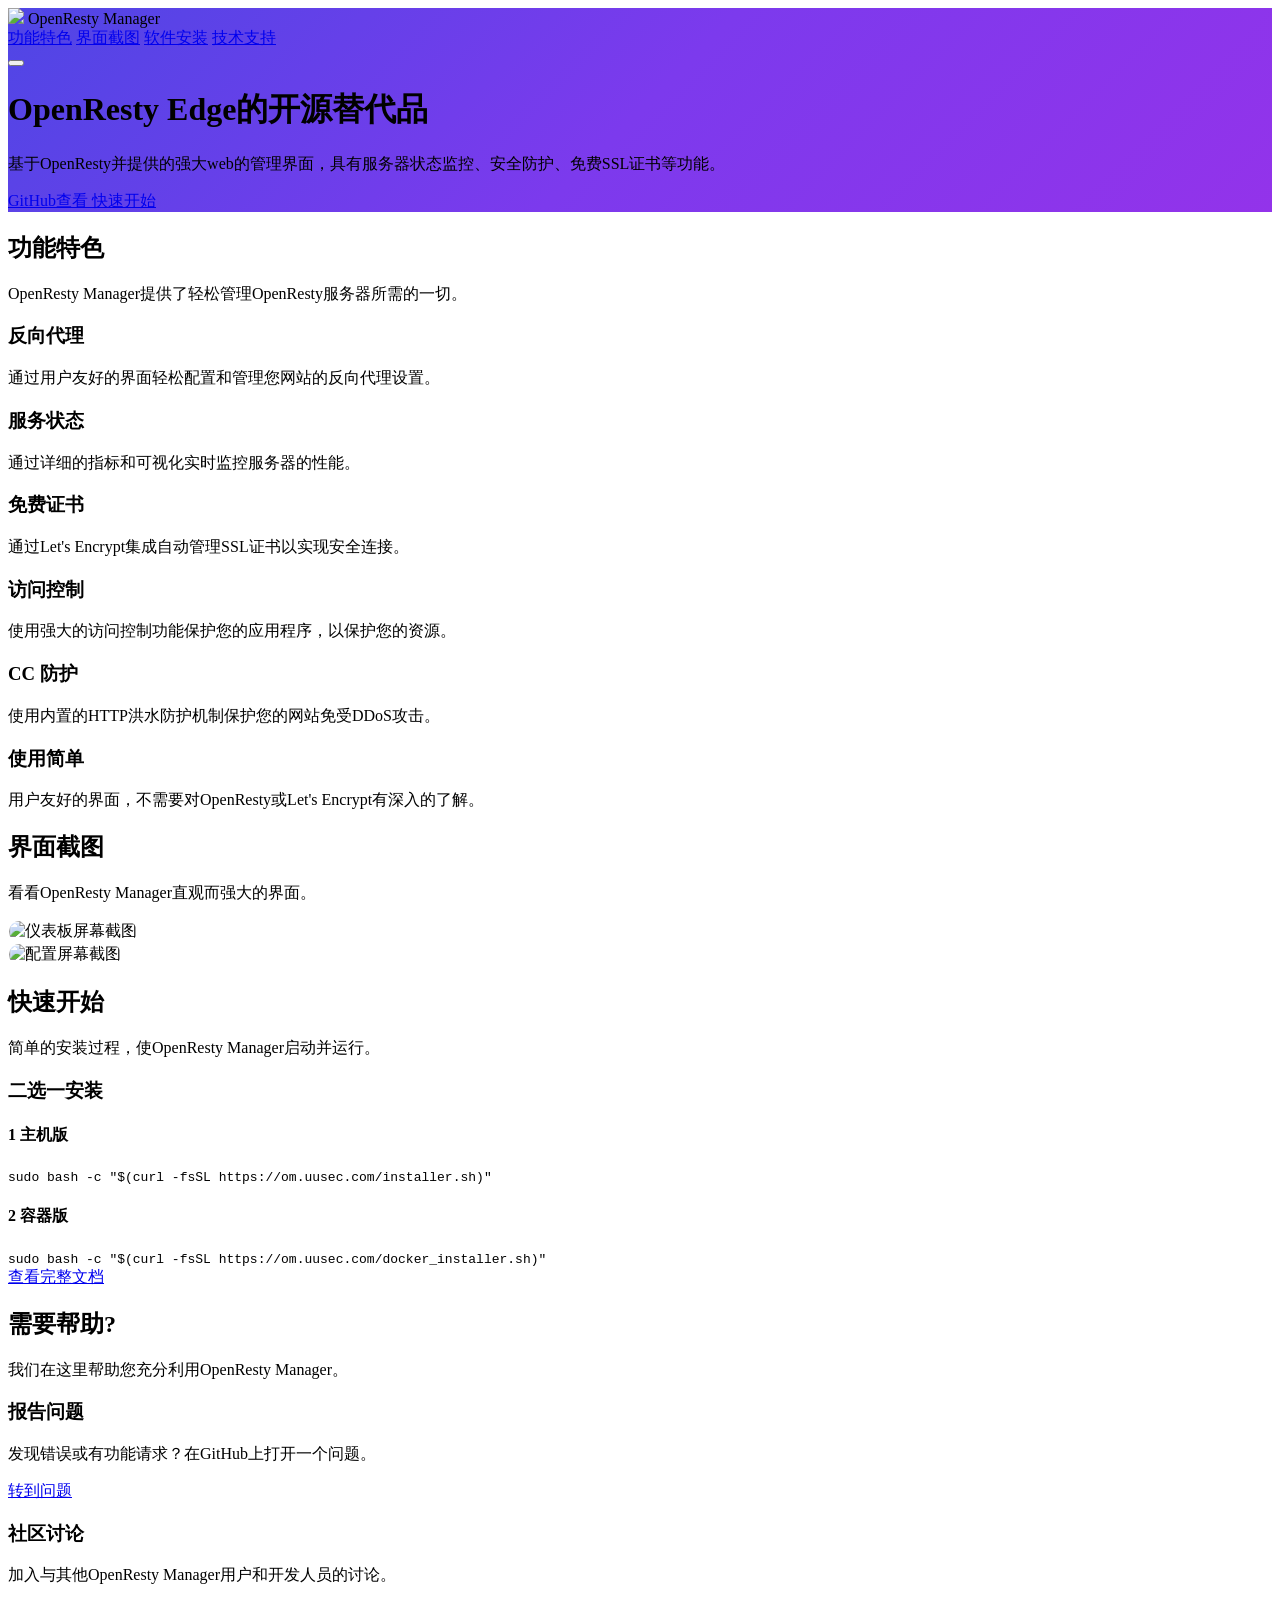
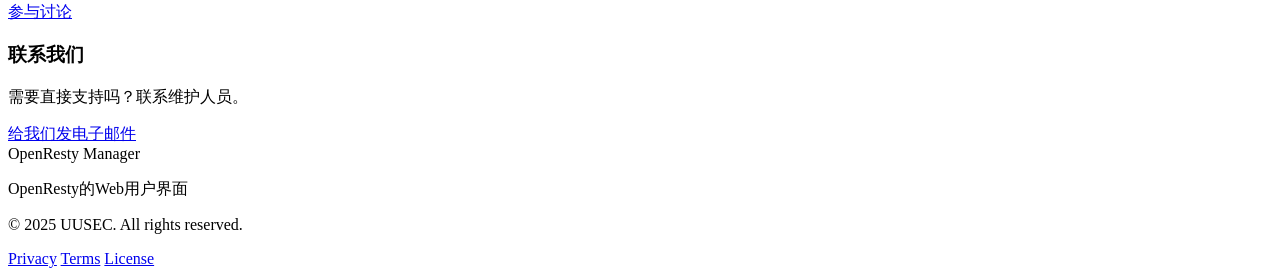
==== docs/zh-cn/index.html @ 85a8a82c "Update site" ====
<!DOCTYPE html>
<html lang="zh-CN">
<head>
    <meta charset="UTF-8">
    <meta name="viewport" content="width=device-width, initial-scale=1.0">
    <title>OpenResty Manager - 免费开源、简单易用、功能强大的OpenResty管理器</title>
    <script src="/tailwindcss.js"></script>
    <link rel="stylesheet" href="/css/font-awesome.css">
    <style>
        .gradient-bg {
            background: linear-gradient(135deg, #4f46e5 0%, #7c3aed 50%, #9333ea 100%);
        }
        .feature-card:hover {
            transform: translateY(-5px);
            box-shadow: 0 20px 25px -5px rgba(0, 0, 0, 0.1), 0 10px 10px -5px rgba(0, 0, 0, 0.04);
        }
        .screenshot {
            border-radius: 12px;
            box-shadow: 0 25px 50px -12px rgba(0, 0, 0, 0.25);
            border: 1px solid rgba(255, 255, 255, 0.1);
        }
        .nav-link {
            position: relative;
        }
        .nav-link:after {
            content: '';
            position: absolute;
            width: 0;
            height: 2px;
            bottom: -2px;
            left: 0;
            background-color: white;
            transition: width 0.3s ease;
        }
        .nav-link:hover:after {
            width: 100%;
        }
    </style>
</head>
<body class="bg-gray-50 font-sans antialiased">
    <!-- Header -->
    <header class="gradient-bg text-white">
        <div class="container mx-auto px-6 py-12">
            <nav class="flex items-center justify-between">
                <div class="flex items-center space-x-4">
                    <img src="logo.png" width="48px">
                    <span class="text-2xl font-bold">OpenResty Manager</span>
                </div>
                <div class="hidden md:flex space-x-8">
                    <a href="#features" class="nav-link">功能特色</a>
                    <a href="#screenshots" class="nav-link">界面截图</a>
                    <a href="#installation" class="nav-link">软件安装</a>
                    <a href="#support" class="nav-link">技术支持</a>
                </div>
                <div class="md:hidden">
                    <button class="text-white focus:outline-none">
                        <i class="fas fa-bars text-2xl"></i>
                    </button>
                </div>
            </nav>
            <div class="mt-20 md:mt-32 text-center">
                <h1 class="text-4xl md:text-6xl font-bold mb-6">OpenResty Edge的开源替代品</h1>
                <p class="text-xl md:text-2xl max-w-3xl mx-auto mb-10 opacity-90">
                    基于OpenResty并提供的强大web的管理界面，具有服务器状态监控、安全防护、免费SSL证书等功能。
                </p>
                <div class="flex flex-col md:flex-row justify-center space-y-4 md:space-y-0 md:space-x-6">
                    <a href="https://github.com/Safe3/openresty-manager" 
                       class="bg-white text-purple-600 hover:bg-gray-100 px-8 py-4 rounded-lg font-semibold text-lg transition duration-300">
                        <i class="fab fa-github mr-2"></i> GitHub查看
                    </a>
                    <a href="#installation" 
                       class="bg-transparent border-2 border-white hover:bg-white hover:text-purple-600 px-8 py-4 rounded-lg font-semibold text-lg transition duration-300">
                        <i class="fas fa-download mr-2"></i> 快速开始
                    </a>
                </div>
            </div>
        </div>
    </header>

    <!-- Features Section -->
    <section id="features" class="py-20 bg-white">
        <div class="container mx-auto px-6">
            <div class="text-center mb-16">
                <h2 class="text-3xl md:text-4xl font-bold text-gray-800 mb-4">功能特色</h2>
                <p class="text-xl text-gray-600 max-w-2xl mx-auto">
                    OpenResty Manager提供了轻松管理OpenResty服务器所需的一切。
                </p>
            </div>

            <div class="grid grid-cols-1 md:grid-cols-2 lg:grid-cols-3 gap-8">
                <div class="feature-card bg-gray-50 p-8 rounded-xl transition duration-300 hover:shadow-xl">
                    <div class="text-purple-600 mb-6">
                        <i class="fas fa-globe text-4xl"></i>
                    </div>
                    <h3 class="text-xl font-bold mb-3">反向代理</h3>
                    <p class="text-gray-600">
                        通过用户友好的界面轻松配置和管理您网站的反向代理设置。
                    </p>
                </div>

                <div class="feature-card bg-gray-50 p-8 rounded-xl transition duration-300 hover:shadow-xl">
                    <div class="text-purple-600 mb-6">
                        <i class="fas fa-chart-line text-4xl"></i>
                    </div>
                    <h3 class="text-xl font-bold mb-3">服务状态</h3>
                    <p class="text-gray-600">
                        通过详细的指标和可视化实时监控服务器的性能。
                    </p>
                </div>

                <div class="feature-card bg-gray-50 p-8 rounded-xl transition duration-300 hover:shadow-xl">
                    <div class="text-purple-600 mb-6">
                        <i class="fas fa-certificate text-4xl"></i>
                    </div>
                    <h3 class="text-xl font-bold mb-3">免费证书</h3>
                    <p class="text-gray-600">
                        通过Let's Encrypt集成自动管理SSL证书以实现安全连接。
                    </p>
                </div>

                <div class="feature-card bg-gray-50 p-8 rounded-xl transition duration-300 hover:shadow-xl">
                    <div class="text-purple-600 mb-6">
                        <i class="fas fa-lock text-4xl"></i>
                    </div>
                    <h3 class="text-xl font-bold mb-3">访问控制</h3>
                    <p class="text-gray-600">
                        使用强大的访问控制功能保护您的应用程序，以保护您的资源。
                    </p>
                </div>

                <div class="feature-card bg-gray-50 p-8 rounded-xl transition duration-300 hover:shadow-xl">
                    <div class="text-purple-600 mb-6">
                        <i class="fas fa-shield-alt text-4xl"></i>
                    </div>
                    <h3 class="text-xl font-bold mb-3">CC 防护</h3>
                    <p class="text-gray-600">
                        使用内置的HTTP洪水防护机制保护您的网站免受DDoS攻击。
                    </p>
                </div>

                <div class="feature-card bg-gray-50 p-8 rounded-xl transition duration-300 hover:shadow-xl">
                    <div class="text-purple-600 mb-6">
                        <i class="fas fa-history text-4xl"></i>
                    </div>
                    <h3 class="text-xl font-bold mb-3">使用简单</h3>
                    <p class="text-gray-600">
                        用户友好的界面，不需要对OpenResty或Let's Encrypt有深入的了解。
                    </p>
                </div>
            </div>
        </div>
    </section>

    <!-- Screenshots Section -->
    <section id="screenshots" class="py-20 bg-gray-100">
        <div class="container mx-auto px-6">
            <div class="text-center mb-16">
                <h2 class="text-3xl md:text-4xl font-bold text-gray-800 mb-4">界面截图</h2>
                <p class="text-xl text-gray-600 max-w-2xl mx-auto">
                    看看OpenResty Manager直观而强大的界面。
                </p>
            </div>

            <div class="grid grid-cols-1 md:grid-cols-2 gap-8">
                <div class="flex justify-center">
                    <img src="om.png" 
                         alt="仪表板屏幕截图" class="screenshot w-full max-w-2xl">
                </div>
                <div class="flex justify-center">
                    <img src="cfg.png" 
                         alt="配置屏幕截图" class="screenshot w-full max-w-2xl">
                </div>
            </div>
        </div>
    </section>

    <!-- Installation Section -->
    <section id="installation" class="py-20 bg-white">
        <div class="container mx-auto px-6">
            <div class="text-center mb-16">
                <h2 class="text-3xl md:text-4xl font-bold text-gray-800 mb-4">快速开始</h2>
                <p class="text-xl text-gray-600 max-w-2xl mx-auto">
                    简单的安装过程，使OpenResty Manager启动并运行。
                </p>
            </div>

            <div class="max-w-4xl mx-auto bg-gray-50 rounded-xl p-8">
                <h3 class="text-2xl font-bold mb-6 text-gray-800">二选一安装</h3>
                
                <div class="mb-8">
                    <h4 class="text-lg font-semibold mb-3 text-gray-700 flex items-center">
                        <span class="bg-purple-600 text-white rounded-full w-6 h-6 flex items-center justify-center mr-3">1</span>
                        主机版
                    </h4>
                    <div class="bg-gray-800 text-gray-100 p-4 rounded-lg overflow-x-auto">
                        <code class="text-sm">
                            sudo bash -c "$(curl -fsSL https://om.uusec.com/installer.sh)"
                        </code>
                    </div>
                </div>

                <div class="mb-8">
                    <h4 class="text-lg font-semibold mb-3 text-gray-700 flex items-center">
                        <span class="bg-purple-600 text-white rounded-full w-6 h-6 flex items-center justify-center mr-3">2</span>
                        容器版
                    </h4>
                    <div class="bg-gray-800 text-gray-100 p-4 rounded-lg overflow-x-auto">
                        <code class="text-sm">
                            sudo bash -c "$(curl -fsSL https://om.uusec.com/docker_installer.sh)"
                        </code>
                    </div>
                </div>
                <div class="mt-10 text-center">
                    <a href="https://github.com/Safe3/openresty-manager/blob/main/README.md" 
                       class="inline-block bg-purple-600 hover:bg-purple-700 text-white px-6 py-3 rounded-lg font-semibold transition duration-300">
                        <i class="fas fa-book mr-2"></i> 查看完整文档
                    </a>
                </div>
            </div>
        </div>
    </section>

    <!-- Support Section -->
    <section id="support" class="py-20 bg-gray-100">
        <div class="container mx-auto px-6">
            <div class="text-center mb-16">
                <h2 class="text-3xl md:text-4xl font-bold text-gray-800 mb-4">需要帮助?</h2>
                <p class="text-xl text-gray-600 max-w-2xl mx-auto">
                    我们在这里帮助您充分利用OpenResty Manager。
                </p>
            </div>

            <div class="grid grid-cols-1 md:grid-cols-3 gap-8 max-w-5xl mx-auto">
                <div class="bg-white p-8 rounded-xl text-center">
                    <div class="text-purple-600 mb-6">
                        <i class="fas fa-bug text-4xl"></i>
                    </div>
                    <h3 class="text-xl font-bold mb-3">报告问题</h3>
                    <p class="text-gray-600 mb-4">
                        发现错误或有功能请求？在GitHub上打开一个问题。
                    </p>
                    <a href="https://github.com/Safe3/openresty-manager/issues" 
                       class="text-purple-600 font-semibold hover:underline">
                        转到问题 <i class="fas fa-arrow-right ml-1"></i>
                    </a>
                </div>

                <div class="bg-white p-8 rounded-xl text-center">
                    <div class="text-purple-600 mb-6">
                        <i class="fas fa-comments text-4xl"></i>
                    </div>
                    <h3 class="text-xl font-bold mb-3">社区讨论</h3>
                    <p class="text-gray-600 mb-4">
                        加入与其他OpenResty Manager用户和开发人员的讨论。
                    </p>
                    <a href="https://github.com/Safe3/openresty-manager/discussions" 
                       class="text-purple-600 font-semibold hover:underline">
                        参与讨论 <i class="fas fa-arrow-right ml-1"></i>
                    </a>
                </div>

                <div class="bg-white p-8 rounded-xl text-center">
                    <div class="text-purple-600 mb-6">
                        <i class="fas fa-envelope text-4xl"></i>
                    </div>
                    <h3 class="text-xl font-bold mb-3">联系我们</h3>
                    <p class="text-gray-600 mb-4">
                        需要直接支持吗？联系维护人员。
                    </p>
                    <a href="mailto:support@uusec.com" 
                       class="text-purple-600 font-semibold hover:underline">
                        给我们发电子邮件 <i class="fas fa-arrow-right ml-1"></i>
                    </a>
                </div>
            </div>
        </div>
    </section>

    <!-- Footer -->
    <footer class="bg-gray-900 text-white py-12">
        <div class="container mx-auto px-6">
            <div class="flex flex-col md:flex-row justify-between items-center">
                <div class="mb-6 md:mb-0">
                    <div class="flex items-center space-x-3">
                        <i class="fas fa-server text-2xl text-purple-400"></i>
                        <span class="text-xl font-bold">OpenResty Manager</span>
                    </div>
                    <p class="text-gray-400 mt-2">OpenResty的Web用户界面</p>
                </div>

                <div class="flex space-x-6">
                    <a href="https://github.com/Safe3/openresty-manager" class="text-gray-400 hover:text-white transition duration-300">
                        <i class="fab fa-github text-2xl"></i>
                    </a>
                    <a href="#" class="text-gray-400 hover:text-white transition duration-300">
                        <i class="fab fa-twitter text-2xl"></i>
                    </a>
                    <a href="#" class="text-gray-400 hover:text-white transition duration-300">
                        <i class="fab fa-discord text-2xl"></i>
                    </a>
                </div>
            </div>

            <div class="border-t border-gray-800 mt-8 pt-8 flex flex-col md:flex-row justify-between items-center">
                <p class="text-gray-400 mb-4 md:mb-0">
                    &copy; 2025 UUSEC. All rights reserved.
                </p>
                <div class="flex space-x-6">
                    <a href="#" class="text-gray-400 hover:text-white transition duration-300">Privacy</a>
                    <a href="#" class="text-gray-400 hover:text-white transition duration-300">Terms</a>
                    <a href="#" class="text-gray-400 hover:text-white transition duration-300">License</a>
                </div>
            </div>
        </div>
    </footer>

    <script>
        // Smooth scrolling for anchor links
        document.querySelectorAll('a[href^="#"]').forEach(anchor => {
            anchor.addEventListener('click', function (e) {
                e.preventDefault();
                
                document.querySelector(this.getAttribute('href')).scrollIntoView({
                    behavior: 'smooth'
                });
            });
        });

        // Mobile menu toggle would go here
        // This is a placeholder for actual implementation
        document.querySelector('.md\\:hidden button').addEventListener('click', function() {
            alert('Mobile menu would open here in a full implementation');
        });
    </script>
</body>
</html>
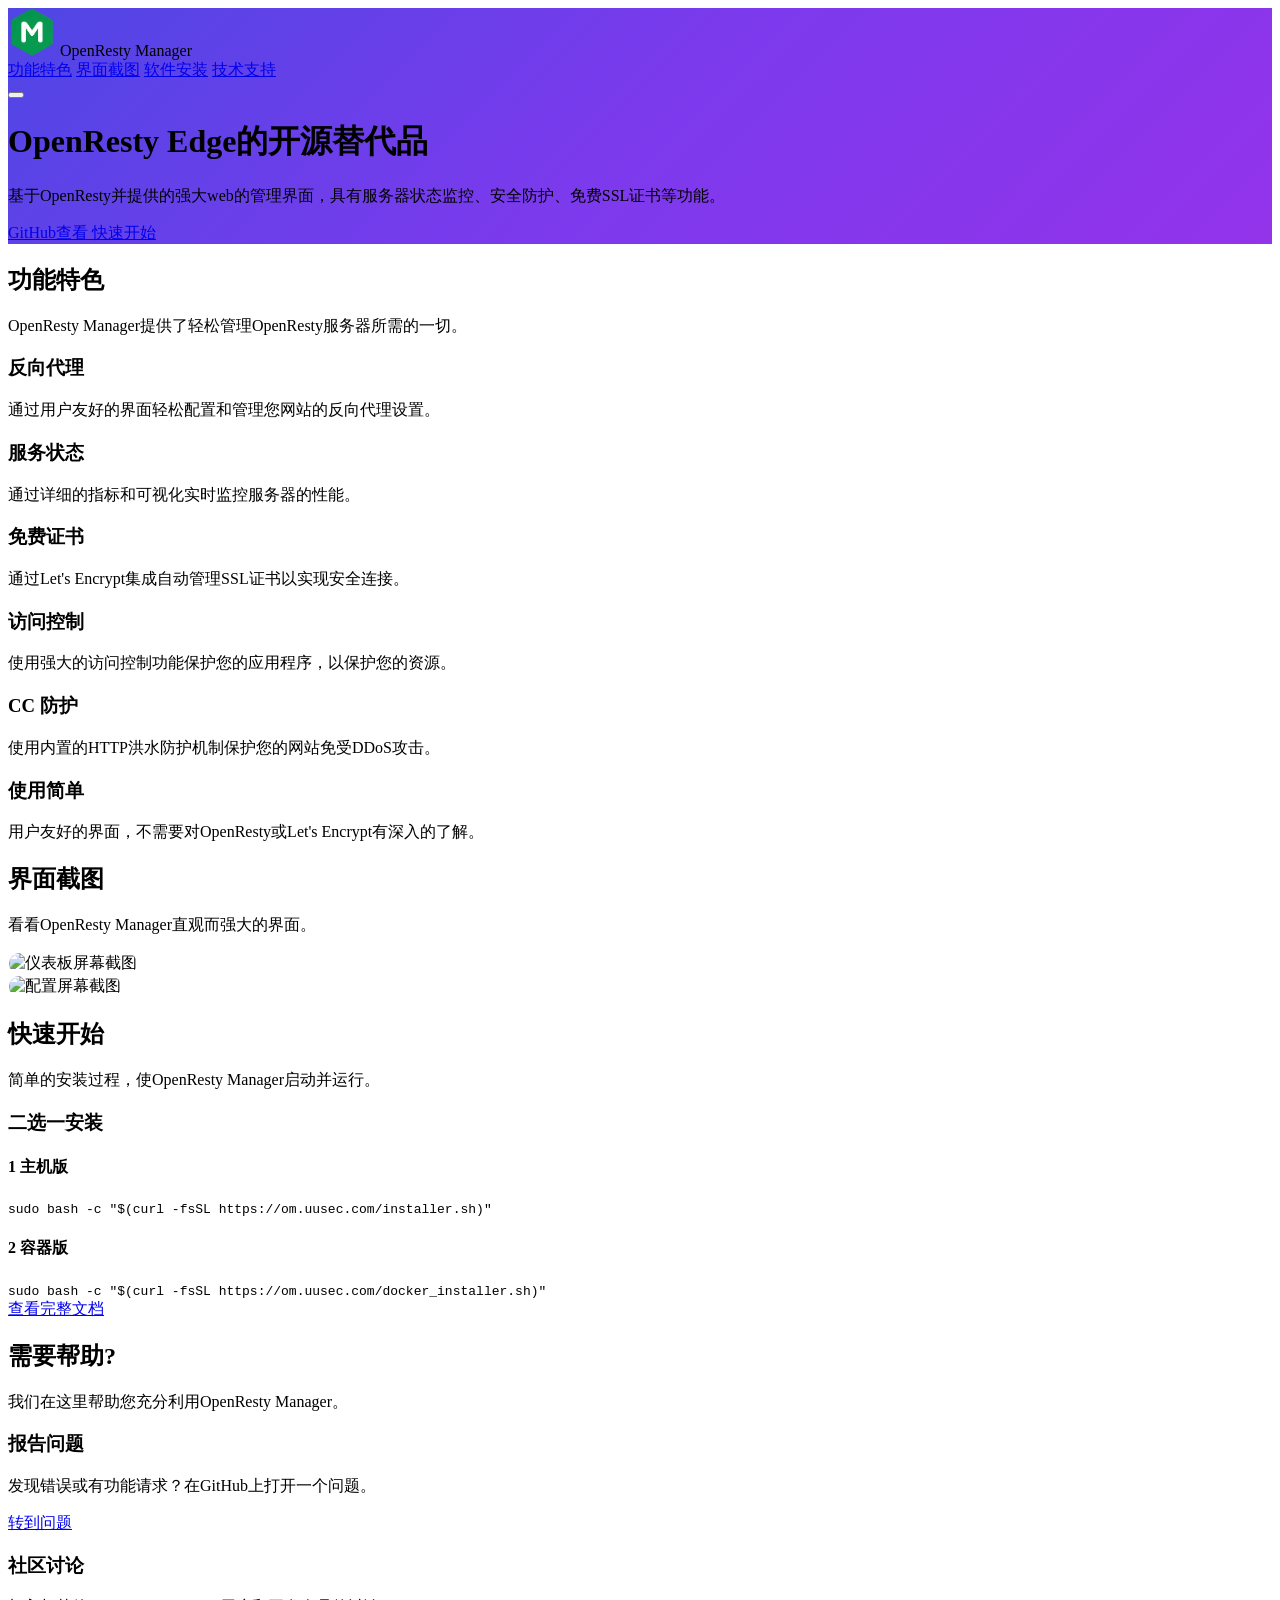
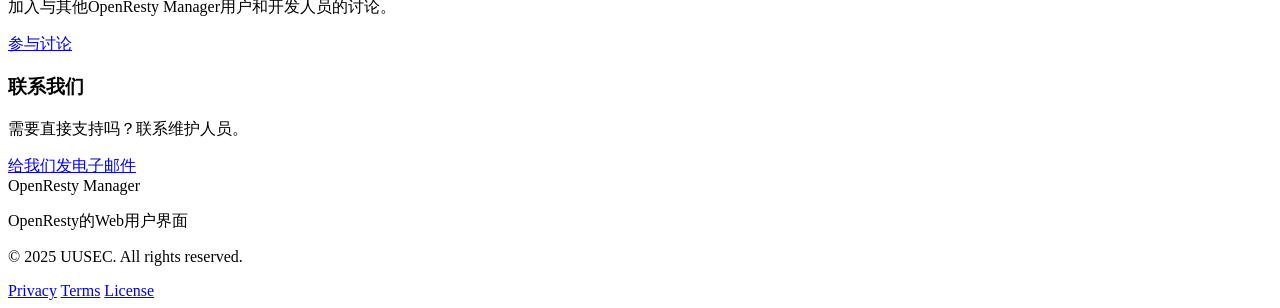
==== commit 69dcfc08: "Update index.html" ====
--- a/docs/zh-cn/index.html
+++ b/docs/zh-cn/index.html
@@ -1,336 +1,341 @@
 <!DOCTYPE html>
 <html lang="zh-CN">
-<head>
-    <meta charset="UTF-8">
-    <meta name="viewport" content="width=device-width, initial-scale=1.0">
-    <title>OpenResty Manager - 免费开源、简单易用、功能强大的OpenResty管理器</title>
-    <script src="/tailwindcss.js"></script>
-    <link rel="stylesheet" href="/css/font-awesome.css">
-    <style>
-        .gradient-bg {
-            background: linear-gradient(135deg, #4f46e5 0%, #7c3aed 50%, #9333ea 100%);
-        }
-        .feature-card:hover {
-            transform: translateY(-5px);
-            box-shadow: 0 20px 25px -5px rgba(0, 0, 0, 0.1), 0 10px 10px -5px rgba(0, 0, 0, 0.04);
-        }
-        .screenshot {
-            border-radius: 12px;
-            box-shadow: 0 25px 50px -12px rgba(0, 0, 0, 0.25);
-            border: 1px solid rgba(255, 255, 255, 0.1);
-        }
-        .nav-link {
-            position: relative;
-        }
-        .nav-link:after {
-            content: '';
-            position: absolute;
-            width: 0;
-            height: 2px;
-            bottom: -2px;
-            left: 0;
-            background-color: white;
-            transition: width 0.3s ease;
-        }
-        .nav-link:hover:after {
-            width: 100%;
-        }
-    </style>
-</head>
-<body class="bg-gray-50 font-sans antialiased">
-    <!-- Header -->
-    <header class="gradient-bg text-white">
-        <div class="container mx-auto px-6 py-12">
-            <nav class="flex items-center justify-between">
-                <div class="flex items-center space-x-4">
-                    <img src="logo.png" width="48px">
-                    <span class="text-2xl font-bold">OpenResty Manager</span>
-                </div>
-                <div class="hidden md:flex space-x-8">
-                    <a href="#features" class="nav-link">功能特色</a>
-                    <a href="#screenshots" class="nav-link">界面截图</a>
-                    <a href="#installation" class="nav-link">软件安装</a>
-                    <a href="#support" class="nav-link">技术支持</a>
-                </div>
-                <div class="md:hidden">
-                    <button class="text-white focus:outline-none">
-                        <i class="fas fa-bars text-2xl"></i>
-                    </button>
-                </div>
-            </nav>
-            <div class="mt-20 md:mt-32 text-center">
-                <h1 class="text-4xl md:text-6xl font-bold mb-6">OpenResty Edge的开源替代品</h1>
-                <p class="text-xl md:text-2xl max-w-3xl mx-auto mb-10 opacity-90">
-                    基于OpenResty并提供的强大web的管理界面，具有服务器状态监控、安全防护、免费SSL证书等功能。
-                </p>
-                <div class="flex flex-col md:flex-row justify-center space-y-4 md:space-y-0 md:space-x-6">
-                    <a href="https://github.com/Safe3/openresty-manager" 
-                       class="bg-white text-purple-600 hover:bg-gray-100 px-8 py-4 rounded-lg font-semibold text-lg transition duration-300">
-                        <i class="fab fa-github mr-2"></i> GitHub查看
-                    </a>
-                    <a href="#installation" 
-                       class="bg-transparent border-2 border-white hover:bg-white hover:text-purple-600 px-8 py-4 rounded-lg font-semibold text-lg transition duration-300">
-                        <i class="fas fa-download mr-2"></i> 快速开始
-                    </a>
-                </div>
-            </div>
-        </div>
-    </header>
-
-    <!-- Features Section -->
-    <section id="features" class="py-20 bg-white">
-        <div class="container mx-auto px-6">
-            <div class="text-center mb-16">
-                <h2 class="text-3xl md:text-4xl font-bold text-gray-800 mb-4">功能特色</h2>
-                <p class="text-xl text-gray-600 max-w-2xl mx-auto">
-                    OpenResty Manager提供了轻松管理OpenResty服务器所需的一切。
-                </p>
-            </div>
-
-            <div class="grid grid-cols-1 md:grid-cols-2 lg:grid-cols-3 gap-8">
-                <div class="feature-card bg-gray-50 p-8 rounded-xl transition duration-300 hover:shadow-xl">
-                    <div class="text-purple-600 mb-6">
-                        <i class="fas fa-globe text-4xl"></i>
-                    </div>
-                    <h3 class="text-xl font-bold mb-3">反向代理</h3>
-                    <p class="text-gray-600">
-                        通过用户友好的界面轻松配置和管理您网站的反向代理设置。
-                    </p>
-                </div>
-
-                <div class="feature-card bg-gray-50 p-8 rounded-xl transition duration-300 hover:shadow-xl">
-                    <div class="text-purple-600 mb-6">
-                        <i class="fas fa-chart-line text-4xl"></i>
-                    </div>
-                    <h3 class="text-xl font-bold mb-3">服务状态</h3>
-                    <p class="text-gray-600">
-                        通过详细的指标和可视化实时监控服务器的性能。
-                    </p>
-                </div>
-
-                <div class="feature-card bg-gray-50 p-8 rounded-xl transition duration-300 hover:shadow-xl">
-                    <div class="text-purple-600 mb-6">
-                        <i class="fas fa-certificate text-4xl"></i>
-                    </div>
-                    <h3 class="text-xl font-bold mb-3">免费证书</h3>
-                    <p class="text-gray-600">
-                        通过Let's Encrypt集成自动管理SSL证书以实现安全连接。
-                    </p>
-                </div>
-
-                <div class="feature-card bg-gray-50 p-8 rounded-xl transition duration-300 hover:shadow-xl">
-                    <div class="text-purple-600 mb-6">
-                        <i class="fas fa-lock text-4xl"></i>
-                    </div>
-                    <h3 class="text-xl font-bold mb-3">访问控制</h3>
-                    <p class="text-gray-600">
-                        使用强大的访问控制功能保护您的应用程序，以保护您的资源。
-                    </p>
-                </div>
-
-                <div class="feature-card bg-gray-50 p-8 rounded-xl transition duration-300 hover:shadow-xl">
-                    <div class="text-purple-600 mb-6">
-                        <i class="fas fa-shield-alt text-4xl"></i>
-                    </div>
-                    <h3 class="text-xl font-bold mb-3">CC 防护</h3>
-                    <p class="text-gray-600">
-                        使用内置的HTTP洪水防护机制保护您的网站免受DDoS攻击。
-                    </p>
-                </div>
-
-                <div class="feature-card bg-gray-50 p-8 rounded-xl transition duration-300 hover:shadow-xl">
-                    <div class="text-purple-600 mb-6">
-                        <i class="fas fa-history text-4xl"></i>
-                    </div>
-                    <h3 class="text-xl font-bold mb-3">使用简单</h3>
-                    <p class="text-gray-600">
-                        用户友好的界面，不需要对OpenResty或Let's Encrypt有深入的了解。
-                    </p>
-                </div>
-            </div>
-        </div>
-    </section>
-
-    <!-- Screenshots Section -->
-    <section id="screenshots" class="py-20 bg-gray-100">
-        <div class="container mx-auto px-6">
-            <div class="text-center mb-16">
-                <h2 class="text-3xl md:text-4xl font-bold text-gray-800 mb-4">界面截图</h2>
-                <p class="text-xl text-gray-600 max-w-2xl mx-auto">
-                    看看OpenResty Manager直观而强大的界面。
-                </p>
-            </div>
-
-            <div class="grid grid-cols-1 md:grid-cols-2 gap-8">
-                <div class="flex justify-center">
-                    <img src="om.png" 
-                         alt="仪表板屏幕截图" class="screenshot w-full max-w-2xl">
-                </div>
-                <div class="flex justify-center">
-                    <img src="cfg.png" 
-                         alt="配置屏幕截图" class="screenshot w-full max-w-2xl">
-                </div>
-            </div>
-        </div>
-    </section>
-
-    <!-- Installation Section -->
-    <section id="installation" class="py-20 bg-white">
-        <div class="container mx-auto px-6">
-            <div class="text-center mb-16">
-                <h2 class="text-3xl md:text-4xl font-bold text-gray-800 mb-4">快速开始</h2>
-                <p class="text-xl text-gray-600 max-w-2xl mx-auto">
-                    简单的安装过程，使OpenResty Manager启动并运行。
-                </p>
-            </div>
-
-            <div class="max-w-4xl mx-auto bg-gray-50 rounded-xl p-8">
-                <h3 class="text-2xl font-bold mb-6 text-gray-800">二选一安装</h3>
-                
-                <div class="mb-8">
-                    <h4 class="text-lg font-semibold mb-3 text-gray-700 flex items-center">
-                        <span class="bg-purple-600 text-white rounded-full w-6 h-6 flex items-center justify-center mr-3">1</span>
-                        主机版
-                    </h4>
-                    <div class="bg-gray-800 text-gray-100 p-4 rounded-lg overflow-x-auto">
-                        <code class="text-sm">
-                            sudo bash -c "$(curl -fsSL https://om.uusec.com/installer.sh)"
-                        </code>
-                    </div>
-                </div>
-
-                <div class="mb-8">
-                    <h4 class="text-lg font-semibold mb-3 text-gray-700 flex items-center">
-                        <span class="bg-purple-600 text-white rounded-full w-6 h-6 flex items-center justify-center mr-3">2</span>
-                        容器版
-                    </h4>
-                    <div class="bg-gray-800 text-gray-100 p-4 rounded-lg overflow-x-auto">
-                        <code class="text-sm">
-                            sudo bash -c "$(curl -fsSL https://om.uusec.com/docker_installer.sh)"
-                        </code>
-                    </div>
-                </div>
-                <div class="mt-10 text-center">
-                    <a href="https://github.com/Safe3/openresty-manager/blob/main/README.md" 
-                       class="inline-block bg-purple-600 hover:bg-purple-700 text-white px-6 py-3 rounded-lg font-semibold transition duration-300">
-                        <i class="fas fa-book mr-2"></i> 查看完整文档
-                    </a>
-                </div>
-            </div>
-        </div>
-    </section>
-
-    <!-- Support Section -->
-    <section id="support" class="py-20 bg-gray-100">
-        <div class="container mx-auto px-6">
-            <div class="text-center mb-16">
-                <h2 class="text-3xl md:text-4xl font-bold text-gray-800 mb-4">需要帮助?</h2>
-                <p class="text-xl text-gray-600 max-w-2xl mx-auto">
-                    我们在这里帮助您充分利用OpenResty Manager。
-                </p>
-            </div>
-
-            <div class="grid grid-cols-1 md:grid-cols-3 gap-8 max-w-5xl mx-auto">
-                <div class="bg-white p-8 rounded-xl text-center">
-                    <div class="text-purple-600 mb-6">
-                        <i class="fas fa-bug text-4xl"></i>
-                    </div>
-                    <h3 class="text-xl font-bold mb-3">报告问题</h3>
-                    <p class="text-gray-600 mb-4">
-                        发现错误或有功能请求？在GitHub上打开一个问题。
-                    </p>
-                    <a href="https://github.com/Safe3/openresty-manager/issues" 
-                       class="text-purple-600 font-semibold hover:underline">
-                        转到问题 <i class="fas fa-arrow-right ml-1"></i>
-                    </a>
-                </div>
-
-                <div class="bg-white p-8 rounded-xl text-center">
-                    <div class="text-purple-600 mb-6">
-                        <i class="fas fa-comments text-4xl"></i>
-                    </div>
-                    <h3 class="text-xl font-bold mb-3">社区讨论</h3>
-                    <p class="text-gray-600 mb-4">
-                        加入与其他OpenResty Manager用户和开发人员的讨论。
-                    </p>
-                    <a href="https://github.com/Safe3/openresty-manager/discussions" 
-                       class="text-purple-600 font-semibold hover:underline">
-                        参与讨论 <i class="fas fa-arrow-right ml-1"></i>
-                    </a>
-                </div>
-
-                <div class="bg-white p-8 rounded-xl text-center">
-                    <div class="text-purple-600 mb-6">
-                        <i class="fas fa-envelope text-4xl"></i>
-                    </div>
-                    <h3 class="text-xl font-bold mb-3">联系我们</h3>
-                    <p class="text-gray-600 mb-4">
-                        需要直接支持吗？联系维护人员。
-                    </p>
-                    <a href="mailto:support@uusec.com" 
-                       class="text-purple-600 font-semibold hover:underline">
-                        给我们发电子邮件 <i class="fas fa-arrow-right ml-1"></i>
-                    </a>
-                </div>
-            </div>
-        </div>
-    </section>
-
-    <!-- Footer -->
-    <footer class="bg-gray-900 text-white py-12">
-        <div class="container mx-auto px-6">
-            <div class="flex flex-col md:flex-row justify-between items-center">
-                <div class="mb-6 md:mb-0">
-                    <div class="flex items-center space-x-3">
-                        <i class="fas fa-server text-2xl text-purple-400"></i>
-                        <span class="text-xl font-bold">OpenResty Manager</span>
-                    </div>
-                    <p class="text-gray-400 mt-2">OpenResty的Web用户界面</p>
-                </div>
-
-                <div class="flex space-x-6">
-                    <a href="https://github.com/Safe3/openresty-manager" class="text-gray-400 hover:text-white transition duration-300">
-                        <i class="fab fa-github text-2xl"></i>
-                    </a>
-                    <a href="#" class="text-gray-400 hover:text-white transition duration-300">
-                        <i class="fab fa-twitter text-2xl"></i>
-                    </a>
-                    <a href="#" class="text-gray-400 hover:text-white transition duration-300">
-                        <i class="fab fa-discord text-2xl"></i>
-                    </a>
-                </div>
-            </div>
-
-            <div class="border-t border-gray-800 mt-8 pt-8 flex flex-col md:flex-row justify-between items-center">
-                <p class="text-gray-400 mb-4 md:mb-0">
-                    &copy; 2025 UUSEC. All rights reserved.
-                </p>
-                <div class="flex space-x-6">
-                    <a href="#" class="text-gray-400 hover:text-white transition duration-300">Privacy</a>
-                    <a href="#" class="text-gray-400 hover:text-white transition duration-300">Terms</a>
-                    <a href="#" class="text-gray-400 hover:text-white transition duration-300">License</a>
-                </div>
-            </div>
-        </div>
-    </footer>
-
-    <script>
-        // Smooth scrolling for anchor links
-        document.querySelectorAll('a[href^="#"]').forEach(anchor => {
-            anchor.addEventListener('click', function (e) {
-                e.preventDefault();
-                
-                document.querySelector(this.getAttribute('href')).scrollIntoView({
-                    behavior: 'smooth'
-                });
-            });
-        });
-
-        // Mobile menu toggle would go here
-        // This is a placeholder for actual implementation
-        document.querySelector('.md\\:hidden button').addEventListener('click', function() {
-            alert('Mobile menu would open here in a full implementation');
-        });
-    </script>
-</body>
+	<head>
+		<meta charset="UTF-8">
+		<meta name="viewport" content="width=device-width, initial-scale=1.0">
+		<title>OpenResty Manager - 免费开源、简单易用、功能强大的OpenResty管理器</title>
+		<script src="/tailwindcss.js"></script>
+		<link rel="stylesheet" href="/css/font-awesome.css">
+		<style>
+			.gradient-bg {
+				background: linear-gradient(135deg, #4f46e5 0%, #7c3aed 50%, #9333ea 100%);
+			}
+
+			.feature-card:hover {
+				transform: translateY(-5px);
+				box-shadow: 0 20px 25px -5px rgba(0, 0, 0, 0.1), 0 10px 10px -5px rgba(0, 0, 0, 0.04);
+			}
+
+			.screenshot {
+				border-radius: 12px;
+				box-shadow: 0 25px 50px -12px rgba(0, 0, 0, 0.25);
+				border: 1px solid rgba(255, 255, 255, 0.1);
+			}
+
+			.nav-link {
+				position: relative;
+			}
+
+			.nav-link:after {
+				content: '';
+				position: absolute;
+				width: 0;
+				height: 2px;
+				bottom: -2px;
+				left: 0;
+				background-color: white;
+				transition: width 0.3s ease;
+			}
+
+			.nav-link:hover:after {
+				width: 100%;
+			}
+		</style>
+	</head>
+	<body class="bg-gray-50 font-sans antialiased">
+		<!-- Header -->
+		<header class="gradient-bg text-white">
+			<div class="container mx-auto px-6 py-12">
+				<nav class="flex items-center justify-between">
+					<div class="flex items-center space-x-4">
+						<img src="/logo.png" width="48px">
+						<span class="text-2xl font-bold">OpenResty Manager</span>
+					</div>
+					<div class="hidden md:flex space-x-8">
+						<a href="#features" class="nav-link">功能特色</a>
+						<a href="#screenshots" class="nav-link">界面截图</a>
+						<a href="#installation" class="nav-link">软件安装</a>
+						<a href="#support" class="nav-link">技术支持</a>
+					</div>
+					<div class="md:hidden">
+						<button class="text-white focus:outline-none">
+							<i class="fas fa-bars text-2xl"></i>
+						</button>
+					</div>
+				</nav>
+				<div class="mt-20 md:mt-32 text-center">
+					<h1 class="text-4xl md:text-6xl font-bold mb-6">OpenResty Edge的开源替代品</h1>
+					<p class="text-xl md:text-2xl max-w-3xl mx-auto mb-10 opacity-90">
+						基于OpenResty并提供的强大web的管理界面，具有服务器状态监控、安全防护、免费SSL证书等功能。
+					</p>
+					<div class="flex flex-col md:flex-row justify-center space-y-4 md:space-y-0 md:space-x-6">
+						<a href="https://github.com/Safe3/openresty-manager"
+							class="bg-white text-purple-600 hover:bg-gray-100 px-8 py-4 rounded-lg font-semibold text-lg transition duration-300">
+							<i class="fab fa-github mr-2"></i> GitHub查看
+						</a>
+						<a href="#installation"
+							class="bg-transparent border-2 border-white hover:bg-white hover:text-purple-600 px-8 py-4 rounded-lg font-semibold text-lg transition duration-300">
+							<i class="fas fa-download mr-2"></i> 快速开始
+						</a>
+					</div>
+				</div>
+			</div>
+		</header>
+
+		<!-- Features Section -->
+		<section id="features" class="py-20 bg-white">
+			<div class="container mx-auto px-6">
+				<div class="text-center mb-16">
+					<h2 class="text-3xl md:text-4xl font-bold text-gray-800 mb-4">功能特色</h2>
+					<p class="text-xl text-gray-600 max-w-2xl mx-auto">
+						OpenResty Manager提供了轻松管理OpenResty服务器所需的一切。
+					</p>
+				</div>
+
+				<div class="grid grid-cols-1 md:grid-cols-2 lg:grid-cols-3 gap-8">
+					<div class="feature-card bg-gray-50 p-8 rounded-xl transition duration-300 hover:shadow-xl">
+						<div class="text-purple-600 mb-6">
+							<i class="fas fa-globe text-4xl"></i>
+						</div>
+						<h3 class="text-xl font-bold mb-3">反向代理</h3>
+						<p class="text-gray-600">
+							通过用户友好的界面轻松配置和管理您网站的反向代理设置。
+						</p>
+					</div>
+
+					<div class="feature-card bg-gray-50 p-8 rounded-xl transition duration-300 hover:shadow-xl">
+						<div class="text-purple-600 mb-6">
+							<i class="fas fa-chart-line text-4xl"></i>
+						</div>
+						<h3 class="text-xl font-bold mb-3">服务状态</h3>
+						<p class="text-gray-600">
+							通过详细的指标和可视化实时监控服务器的性能。
+						</p>
+					</div>
+
+					<div class="feature-card bg-gray-50 p-8 rounded-xl transition duration-300 hover:shadow-xl">
+						<div class="text-purple-600 mb-6">
+							<i class="fas fa-certificate text-4xl"></i>
+						</div>
+						<h3 class="text-xl font-bold mb-3">免费证书</h3>
+						<p class="text-gray-600">
+							通过Let's Encrypt集成自动管理SSL证书以实现安全连接。
+						</p>
+					</div>
+
+					<div class="feature-card bg-gray-50 p-8 rounded-xl transition duration-300 hover:shadow-xl">
+						<div class="text-purple-600 mb-6">
+							<i class="fas fa-lock text-4xl"></i>
+						</div>
+						<h3 class="text-xl font-bold mb-3">访问控制</h3>
+						<p class="text-gray-600">
+							使用强大的访问控制功能保护您的应用程序，以保护您的资源。
+						</p>
+					</div>
+
+					<div class="feature-card bg-gray-50 p-8 rounded-xl transition duration-300 hover:shadow-xl">
+						<div class="text-purple-600 mb-6">
+							<i class="fas fa-shield-alt text-4xl"></i>
+						</div>
+						<h3 class="text-xl font-bold mb-3">CC 防护</h3>
+						<p class="text-gray-600">
+							使用内置的HTTP洪水防护机制保护您的网站免受DDoS攻击。
+						</p>
+					</div>
+
+					<div class="feature-card bg-gray-50 p-8 rounded-xl transition duration-300 hover:shadow-xl">
+						<div class="text-purple-600 mb-6">
+							<i class="fas fa-history text-4xl"></i>
+						</div>
+						<h3 class="text-xl font-bold mb-3">使用简单</h3>
+						<p class="text-gray-600">
+							用户友好的界面，不需要对OpenResty或Let's Encrypt有深入的了解。
+						</p>
+					</div>
+				</div>
+			</div>
+		</section>
+
+		<!-- Screenshots Section -->
+		<section id="screenshots" class="py-20 bg-gray-100">
+			<div class="container mx-auto px-6">
+				<div class="text-center mb-16">
+					<h2 class="text-3xl md:text-4xl font-bold text-gray-800 mb-4">界面截图</h2>
+					<p class="text-xl text-gray-600 max-w-2xl mx-auto">
+						看看OpenResty Manager直观而强大的界面。
+					</p>
+				</div>
+
+				<div class="grid grid-cols-1 md:grid-cols-2 gap-8">
+					<div class="flex justify-center">
+						<img src="/om.png" alt="仪表板屏幕截图" class="screenshot w-full max-w-2xl">
+					</div>
+					<div class="flex justify-center">
+						<img src="/cfg.png" alt="配置屏幕截图" class="screenshot w-full max-w-2xl">
+					</div>
+				</div>
+			</div>
+		</section>
+
+		<!-- Installation Section -->
+		<section id="installation" class="py-20 bg-white">
+			<div class="container mx-auto px-6">
+				<div class="text-center mb-16">
+					<h2 class="text-3xl md:text-4xl font-bold text-gray-800 mb-4">快速开始</h2>
+					<p class="text-xl text-gray-600 max-w-2xl mx-auto">
+						简单的安装过程，使OpenResty Manager启动并运行。
+					</p>
+				</div>
+
+				<div class="max-w-4xl mx-auto bg-gray-50 rounded-xl p-8">
+					<h3 class="text-2xl font-bold mb-6 text-gray-800">二选一安装</h3>
+
+					<div class="mb-8">
+						<h4 class="text-lg font-semibold mb-3 text-gray-700 flex items-center">
+							<span
+								class="bg-purple-600 text-white rounded-full w-6 h-6 flex items-center justify-center mr-3">1</span>
+							主机版
+						</h4>
+						<div class="bg-gray-800 text-gray-100 p-4 rounded-lg overflow-x-auto">
+							<code class="text-sm">
+								sudo bash -c "$(curl -fsSL https://om.uusec.com/installer.sh)"
+							</code>
+						</div>
+					</div>
+
+					<div class="mb-8">
+						<h4 class="text-lg font-semibold mb-3 text-gray-700 flex items-center">
+							<span
+								class="bg-purple-600 text-white rounded-full w-6 h-6 flex items-center justify-center mr-3">2</span>
+							容器版
+						</h4>
+						<div class="bg-gray-800 text-gray-100 p-4 rounded-lg overflow-x-auto">
+							<code class="text-sm">
+								sudo bash -c "$(curl -fsSL https://om.uusec.com/docker_installer.sh)"
+							</code>
+						</div>
+					</div>
+					<div class="mt-10 text-center">
+						<a href="https://github.com/Safe3/openresty-manager/blob/main/README.md"
+							class="inline-block bg-purple-600 hover:bg-purple-700 text-white px-6 py-3 rounded-lg font-semibold transition duration-300">
+							<i class="fas fa-book mr-2"></i> 查看完整文档
+						</a>
+					</div>
+				</div>
+			</div>
+		</section>
+
+		<!-- Support Section -->
+		<section id="support" class="py-20 bg-gray-100">
+			<div class="container mx-auto px-6">
+				<div class="text-center mb-16">
+					<h2 class="text-3xl md:text-4xl font-bold text-gray-800 mb-4">需要帮助?</h2>
+					<p class="text-xl text-gray-600 max-w-2xl mx-auto">
+						我们在这里帮助您充分利用OpenResty Manager。
+					</p>
+				</div>
+
+				<div class="grid grid-cols-1 md:grid-cols-3 gap-8 max-w-5xl mx-auto">
+					<div class="bg-white p-8 rounded-xl text-center">
+						<div class="text-purple-600 mb-6">
+							<i class="fas fa-bug text-4xl"></i>
+						</div>
+						<h3 class="text-xl font-bold mb-3">报告问题</h3>
+						<p class="text-gray-600 mb-4">
+							发现错误或有功能请求？在GitHub上打开一个问题。
+						</p>
+						<a href="https://github.com/Safe3/openresty-manager/issues"
+							class="text-purple-600 font-semibold hover:underline">
+							转到问题 <i class="fas fa-arrow-right ml-1"></i>
+						</a>
+					</div>
+
+					<div class="bg-white p-8 rounded-xl text-center">
+						<div class="text-purple-600 mb-6">
+							<i class="fas fa-comments text-4xl"></i>
+						</div>
+						<h3 class="text-xl font-bold mb-3">社区讨论</h3>
+						<p class="text-gray-600 mb-4">
+							加入与其他OpenResty Manager用户和开发人员的讨论。
+						</p>
+						<a href="https://github.com/Safe3/openresty-manager/discussions"
+							class="text-purple-600 font-semibold hover:underline">
+							参与讨论 <i class="fas fa-arrow-right ml-1"></i>
+						</a>
+					</div>
+
+					<div class="bg-white p-8 rounded-xl text-center">
+						<div class="text-purple-600 mb-6">
+							<i class="fas fa-envelope text-4xl"></i>
+						</div>
+						<h3 class="text-xl font-bold mb-3">联系我们</h3>
+						<p class="text-gray-600 mb-4">
+							需要直接支持吗？联系维护人员。
+						</p>
+						<a href="mailto:support@uusec.com" class="text-purple-600 font-semibold hover:underline">
+							给我们发电子邮件 <i class="fas fa-arrow-right ml-1"></i>
+						</a>
+					</div>
+				</div>
+			</div>
+		</section>
+
+		<!-- Footer -->
+		<footer class="bg-gray-900 text-white py-12">
+			<div class="container mx-auto px-6">
+				<div class="flex flex-col md:flex-row justify-between items-center">
+					<div class="mb-6 md:mb-0">
+						<div class="flex items-center space-x-3">
+							<i class="fas fa-server text-2xl text-purple-400"></i>
+							<span class="text-xl font-bold">OpenResty Manager</span>
+						</div>
+						<p class="text-gray-400 mt-2">OpenResty的Web用户界面</p>
+					</div>
+
+					<div class="flex space-x-6">
+						<a href="https://github.com/Safe3/openresty-manager"
+							class="text-gray-400 hover:text-white transition duration-300">
+							<i class="fab fa-github text-2xl"></i>
+						</a>
+						<a href="#" class="text-gray-400 hover:text-white transition duration-300">
+							<i class="fab fa-twitter text-2xl"></i>
+						</a>
+						<a href="#" class="text-gray-400 hover:text-white transition duration-300">
+							<i class="fab fa-discord text-2xl"></i>
+						</a>
+					</div>
+				</div>
+
+				<div class="border-t border-gray-800 mt-8 pt-8 flex flex-col md:flex-row justify-between items-center">
+					<p class="text-gray-400 mb-4 md:mb-0">
+						&copy; 2025 UUSEC. All rights reserved.
+					</p>
+					<div class="flex space-x-6">
+						<a href="#" class="text-gray-400 hover:text-white transition duration-300">Privacy</a>
+						<a href="#" class="text-gray-400 hover:text-white transition duration-300">Terms</a>
+						<a href="#" class="text-gray-400 hover:text-white transition duration-300">License</a>
+					</div>
+				</div>
+			</div>
+		</footer>
+
+		<script>
+			// Smooth scrolling for anchor links
+			document.querySelectorAll('a[href^="#"]').forEach(anchor => {
+				anchor.addEventListener('click', function(e) {
+					e.preventDefault();
+
+					document.querySelector(this.getAttribute('href')).scrollIntoView({
+						behavior: 'smooth'
+					});
+				});
+			});
+
+			// Mobile menu toggle would go here
+			// This is a placeholder for actual implementation
+			document.querySelector('.md\\:hidden button').addEventListener('click', function() {
+				alert('Mobile menu would open here in a full implementation');
+			});
+		</script>
+	</body>
 </html>
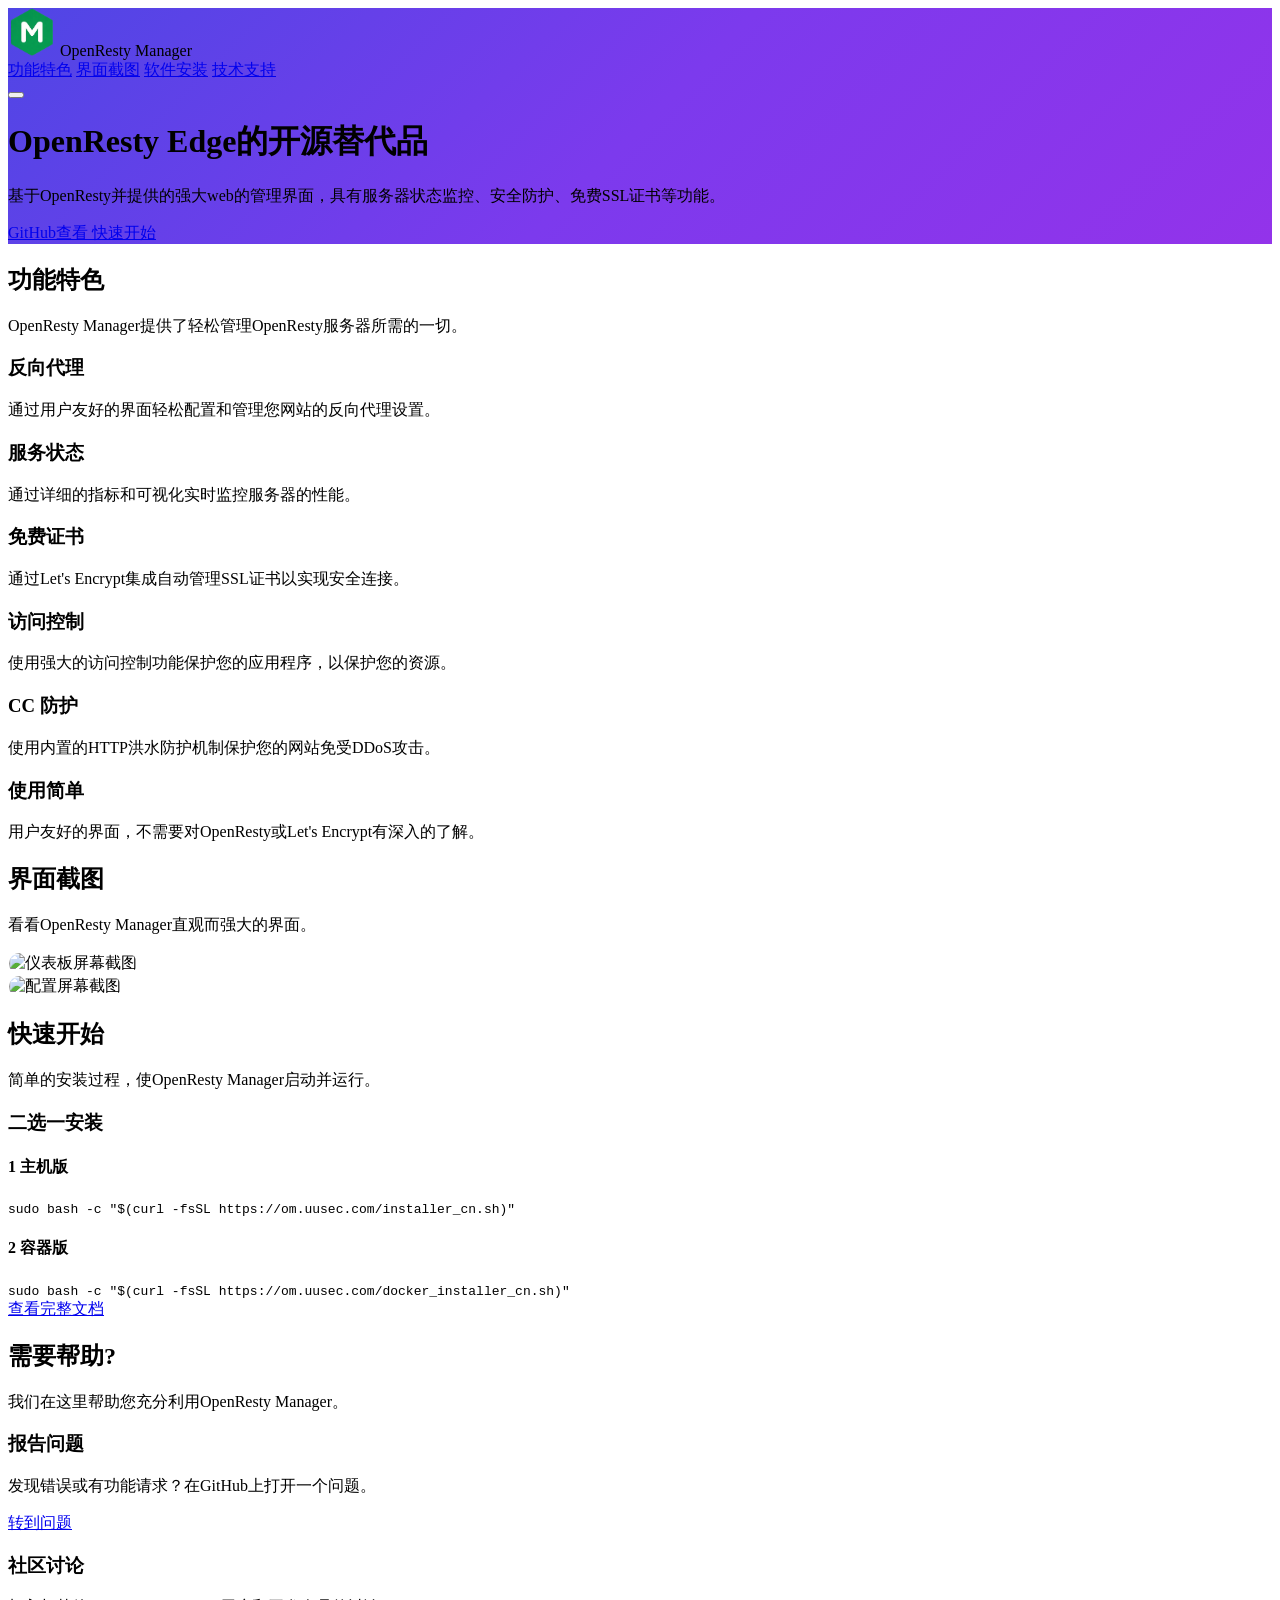
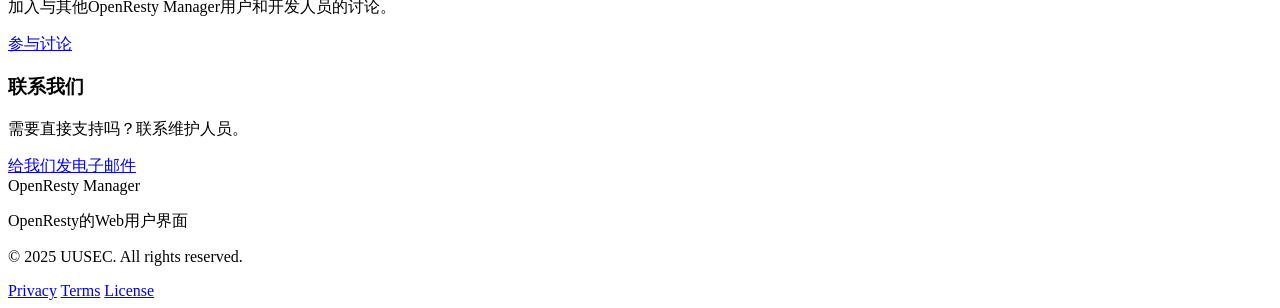
==== commit 59cf599e: "Update index.html" ====
--- a/docs/zh-cn/index.html
+++ b/docs/zh-cn/index.html
@@ -198,7 +198,7 @@
 						</h4>
 						<div class="bg-gray-800 text-gray-100 p-4 rounded-lg overflow-x-auto">
 							<code class="text-sm">
-								sudo bash -c "$(curl -fsSL https://om.uusec.com/installer.sh)"
+								sudo bash -c "$(curl -fsSL https://om.uusec.com/installer_cn.sh)"
 							</code>
 						</div>
 					</div>
@@ -211,12 +211,12 @@
 						</h4>
 						<div class="bg-gray-800 text-gray-100 p-4 rounded-lg overflow-x-auto">
 							<code class="text-sm">
-								sudo bash -c "$(curl -fsSL https://om.uusec.com/docker_installer.sh)"
+								sudo bash -c "$(curl -fsSL https://om.uusec.com/docker_installer_cn.sh)"
 							</code>
 						</div>
 					</div>
 					<div class="mt-10 text-center">
-						<a href="https://github.com/Safe3/openresty-manager/blob/main/README.md"
+						<a href="https://github.com/Safe3/openresty-manager/blob/main/README_CN.md"
 							class="inline-block bg-purple-600 hover:bg-purple-700 text-white px-6 py-3 rounded-lg font-semibold transition duration-300">
 							<i class="fas fa-book mr-2"></i> 查看完整文档
 						</a>
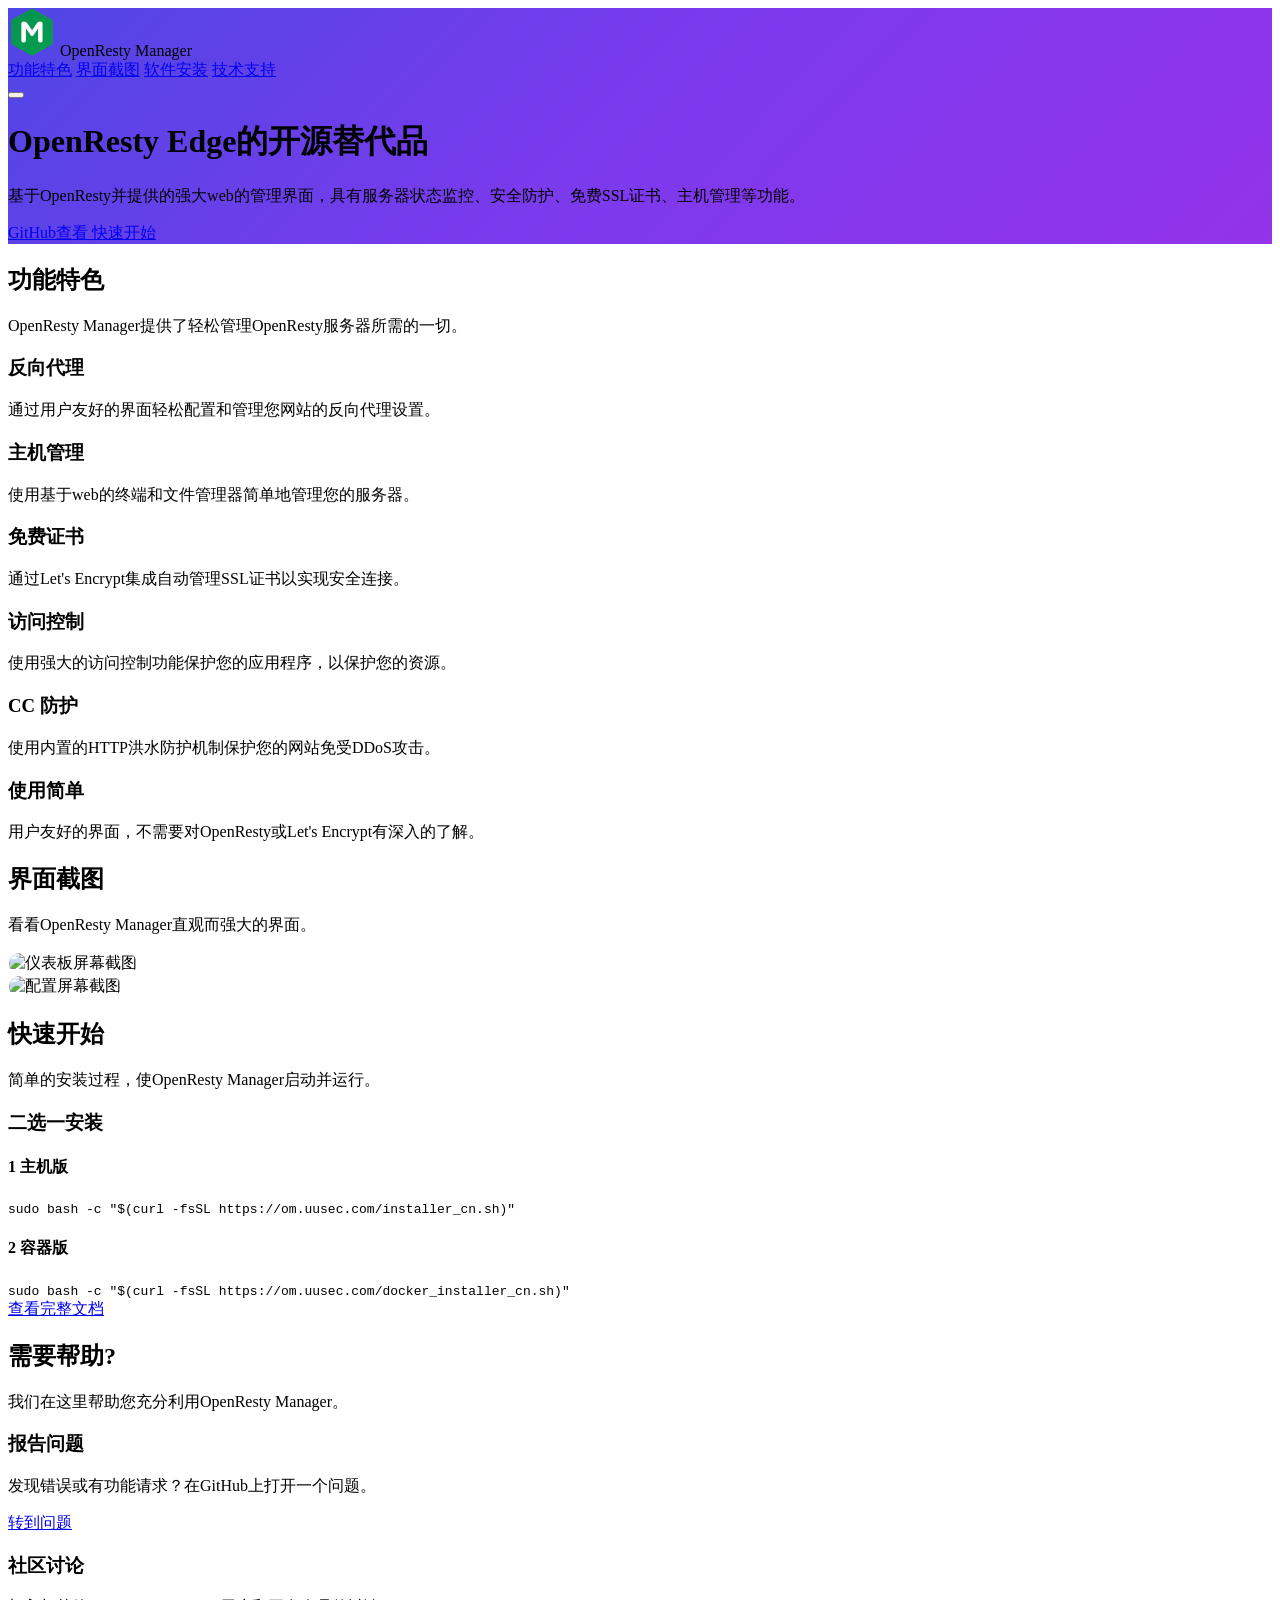
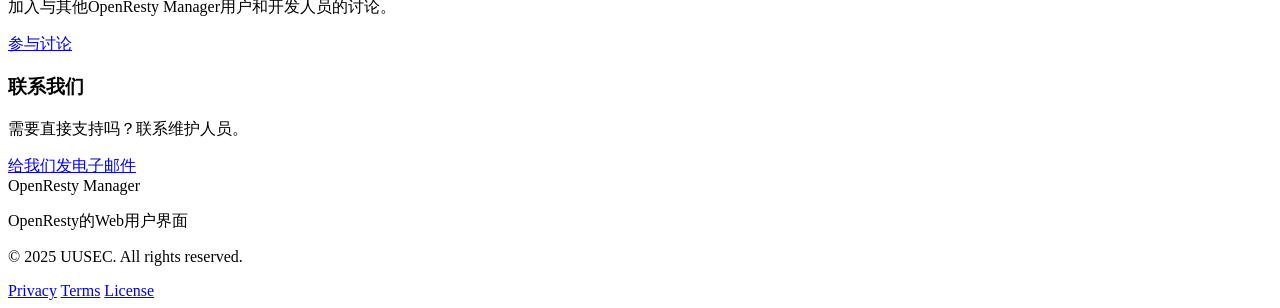
==== commit cd3afdb0: "v1.4.0 Support host manager" ====
--- a/docs/zh-cn/index.html
+++ b/docs/zh-cn/index.html
@@ -3,7 +3,7 @@
 	<head>
 		<meta charset="UTF-8">
 		<meta name="viewport" content="width=device-width, initial-scale=1.0">
-		<title>OpenResty Manager - 免费开源、简单易用、功能强大的OpenResty管理器</title>
+		<title>OpenResty Manager - 免费开源、简单易用、功能强大的OpenResty和主机管理器</title>
 		<script src="/tailwindcss.js"></script>
 		<link rel="stylesheet" href="/css/font-awesome.css">
 		<style>
@@ -66,7 +66,7 @@
 				<div class="mt-20 md:mt-32 text-center">
 					<h1 class="text-4xl md:text-6xl font-bold mb-6">OpenResty Edge的开源替代品</h1>
 					<p class="text-xl md:text-2xl max-w-3xl mx-auto mb-10 opacity-90">
-						基于OpenResty并提供的强大web的管理界面，具有服务器状态监控、安全防护、免费SSL证书等功能。
+						基于OpenResty并提供的强大web的管理界面，具有服务器状态监控、安全防护、免费SSL证书、主机管理等功能。
 					</p>
 					<div class="flex flex-col md:flex-row justify-center space-y-4 md:space-y-0 md:space-x-6">
 						<a href="https://github.com/Safe3/openresty-manager"
@@ -107,9 +107,9 @@
 						<div class="text-purple-600 mb-6">
 							<i class="fas fa-chart-line text-4xl"></i>
 						</div>
-						<h3 class="text-xl font-bold mb-3">服务状态</h3>
-						<p class="text-gray-600">
-							通过详细的指标和可视化实时监控服务器的性能。
+						<h3 class="text-xl font-bold mb-3">主机管理</h3>
+						<p class="text-gray-600">
+							使用基于web的终端和文件管理器简单地管理您的服务器。
 						</p>
 					</div>
 
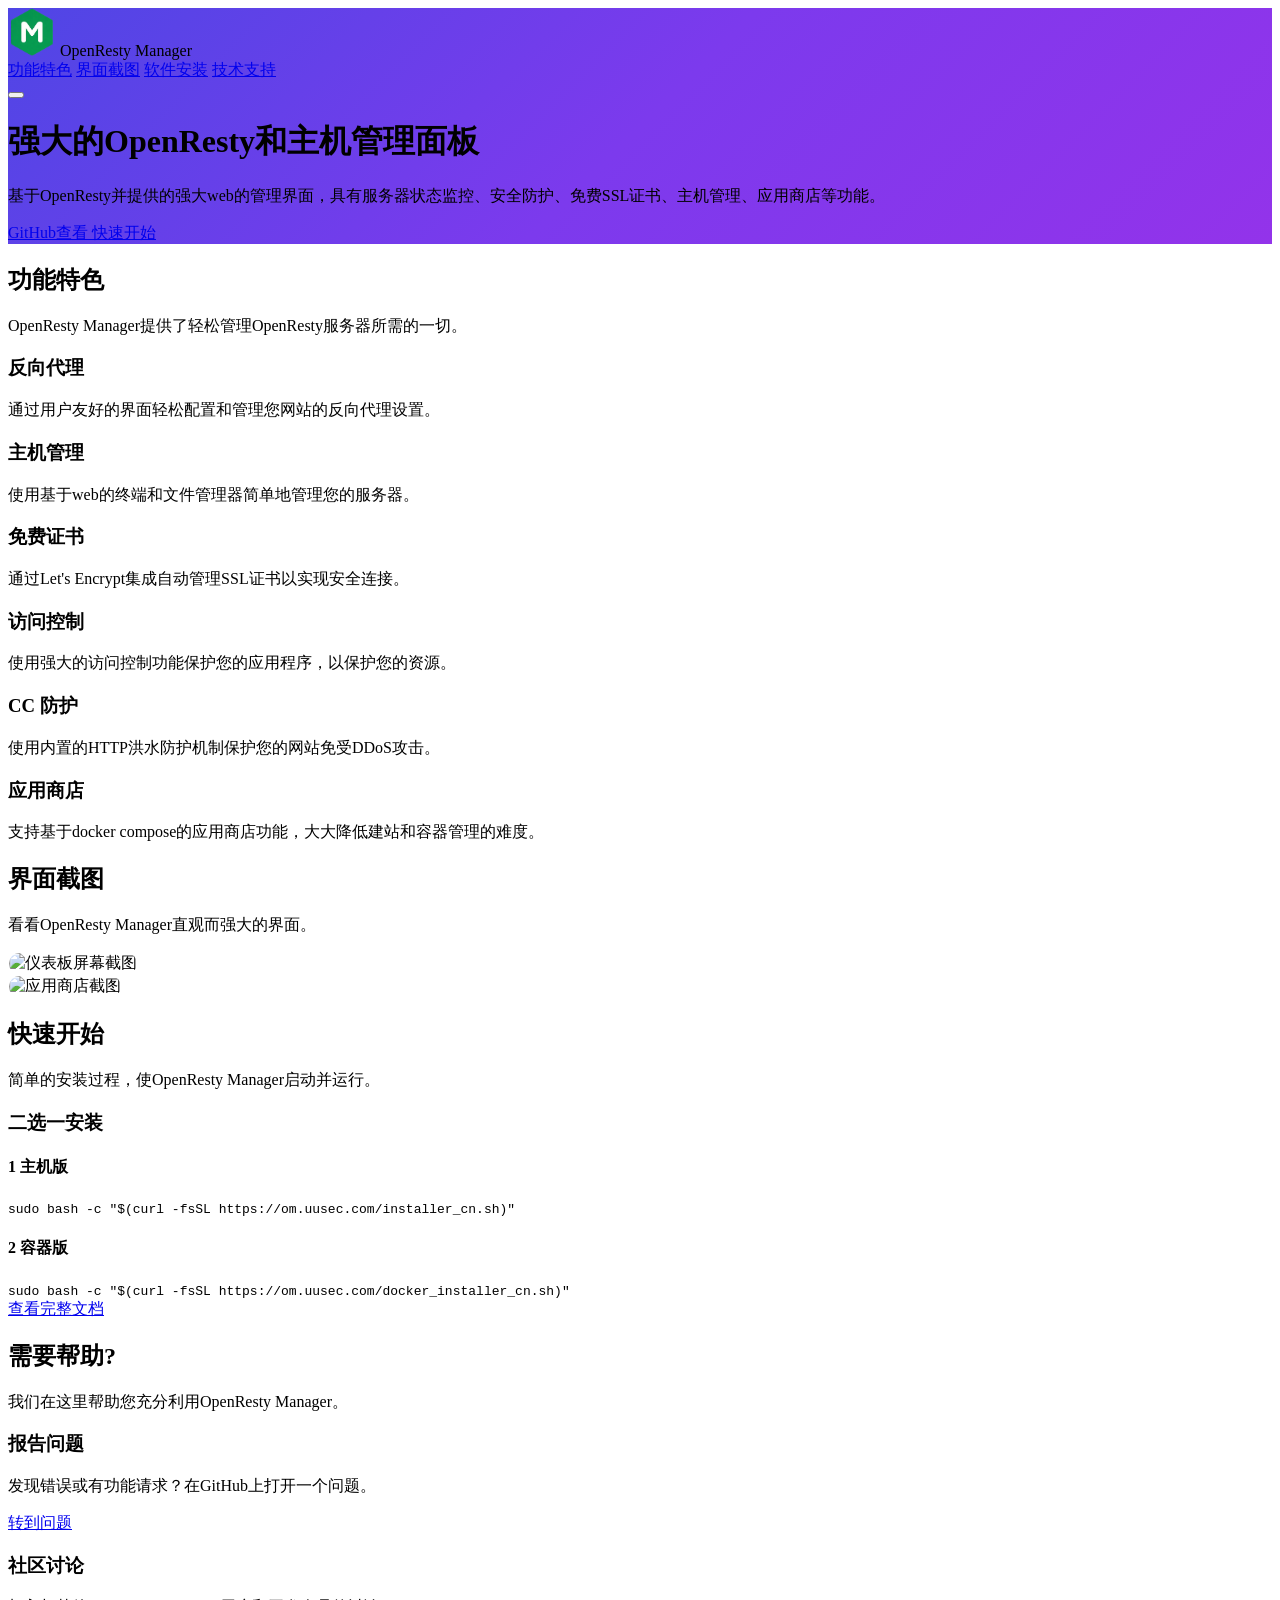
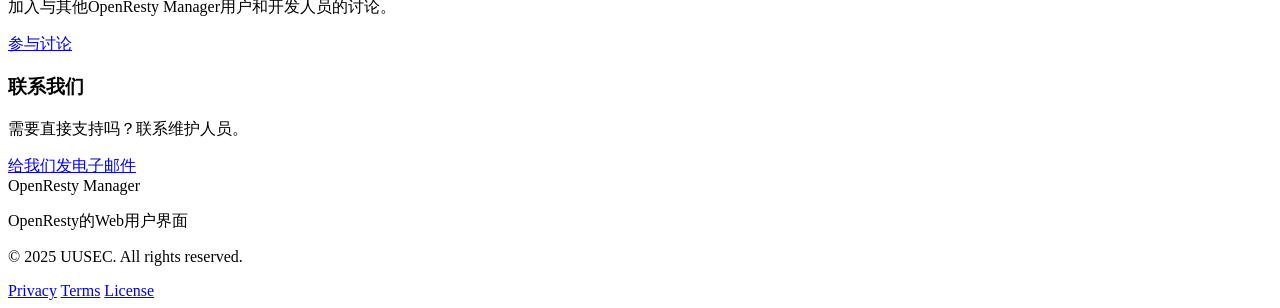
==== commit e03da2d2: "v1.5.0 Support appstore" ====
--- a/docs/zh-cn/index.html
+++ b/docs/zh-cn/index.html
@@ -3,7 +3,7 @@
 	<head>
 		<meta charset="UTF-8">
 		<meta name="viewport" content="width=device-width, initial-scale=1.0">
-		<title>OpenResty Manager - 免费开源、简单易用、功能强大的OpenResty和主机管理器</title>
+		<title>OpenResty Manager - 免费开源、简单易用、功能强大的OpenResty和主机管理面板</title>
 		<script src="/tailwindcss.js"></script>
 		<link rel="stylesheet" href="/css/font-awesome.css">
 		<style>
@@ -64,9 +64,9 @@
 					</div>
 				</nav>
 				<div class="mt-20 md:mt-32 text-center">
-					<h1 class="text-4xl md:text-6xl font-bold mb-6">OpenResty Edge的开源替代品</h1>
+					<h1 class="text-4xl md:text-6xl font-bold mb-6">强大的OpenResty和主机管理面板</h1>
 					<p class="text-xl md:text-2xl max-w-3xl mx-auto mb-10 opacity-90">
-						基于OpenResty并提供的强大web的管理界面，具有服务器状态监控、安全防护、免费SSL证书、主机管理等功能。
+						基于OpenResty并提供的强大web的管理界面，具有服务器状态监控、安全防护、免费SSL证书、主机管理、应用商店等功能。
 					</p>
 					<div class="flex flex-col md:flex-row justify-center space-y-4 md:space-y-0 md:space-x-6">
 						<a href="https://github.com/Safe3/openresty-manager"
@@ -145,11 +145,11 @@
 
 					<div class="feature-card bg-gray-50 p-8 rounded-xl transition duration-300 hover:shadow-xl">
 						<div class="text-purple-600 mb-6">
-							<i class="fas fa-history text-4xl"></i>
-						</div>
-						<h3 class="text-xl font-bold mb-3">使用简单</h3>
-						<p class="text-gray-600">
-							用户友好的界面，不需要对OpenResty或Let's Encrypt有深入的了解。
+							<i class="fas fa-app-store text-4xl"></i>
+						</div>
+						<h3 class="text-xl font-bold mb-3">应用商店</h3>
+						<p class="text-gray-600">
+							支持基于docker compose的应用商店功能，大大降低建站和容器管理的难度。
 						</p>
 					</div>
 				</div>
@@ -171,7 +171,7 @@
 						<img src="/om.png" alt="仪表板屏幕截图" class="screenshot w-full max-w-2xl">
 					</div>
 					<div class="flex justify-center">
-						<img src="/cfg.png" alt="配置屏幕截图" class="screenshot w-full max-w-2xl">
+						<img src="/appstore.png" alt="应用商店截图" class="screenshot w-full max-w-2xl">
 					</div>
 				</div>
 			</div>
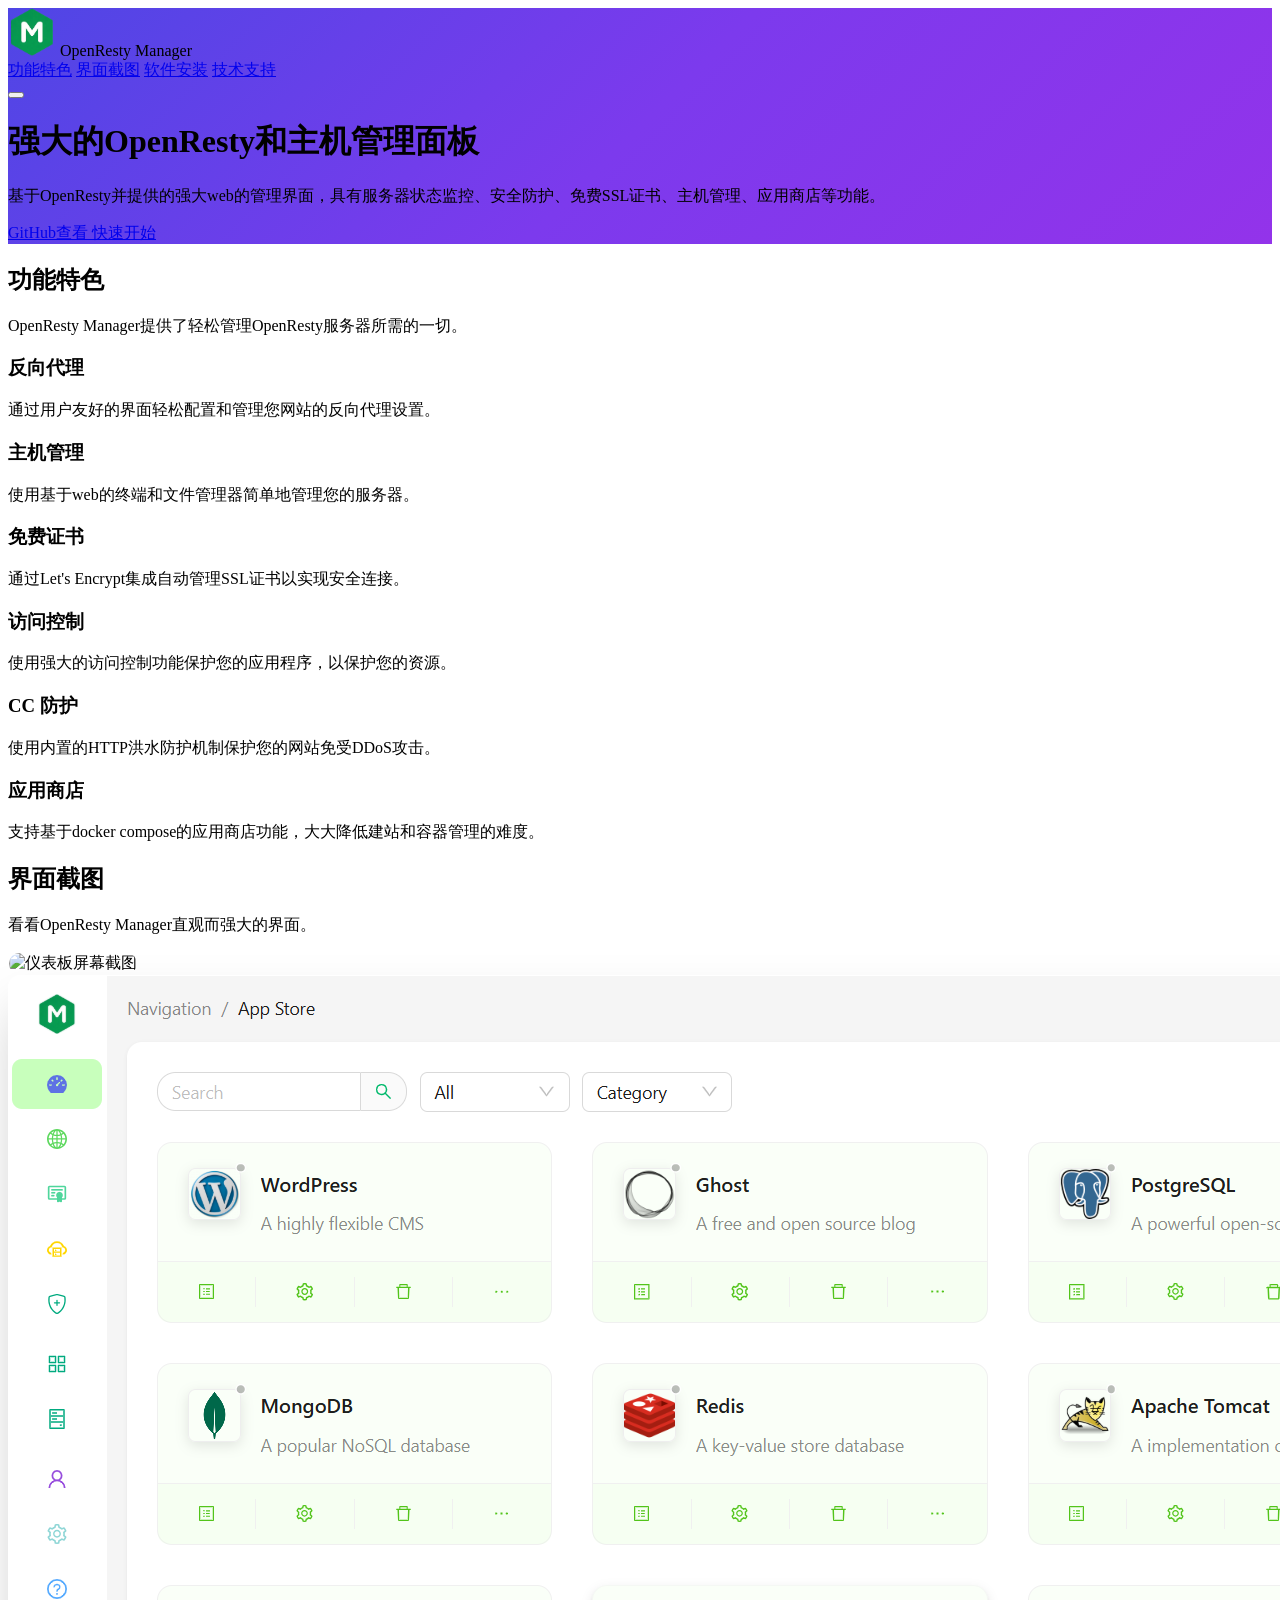
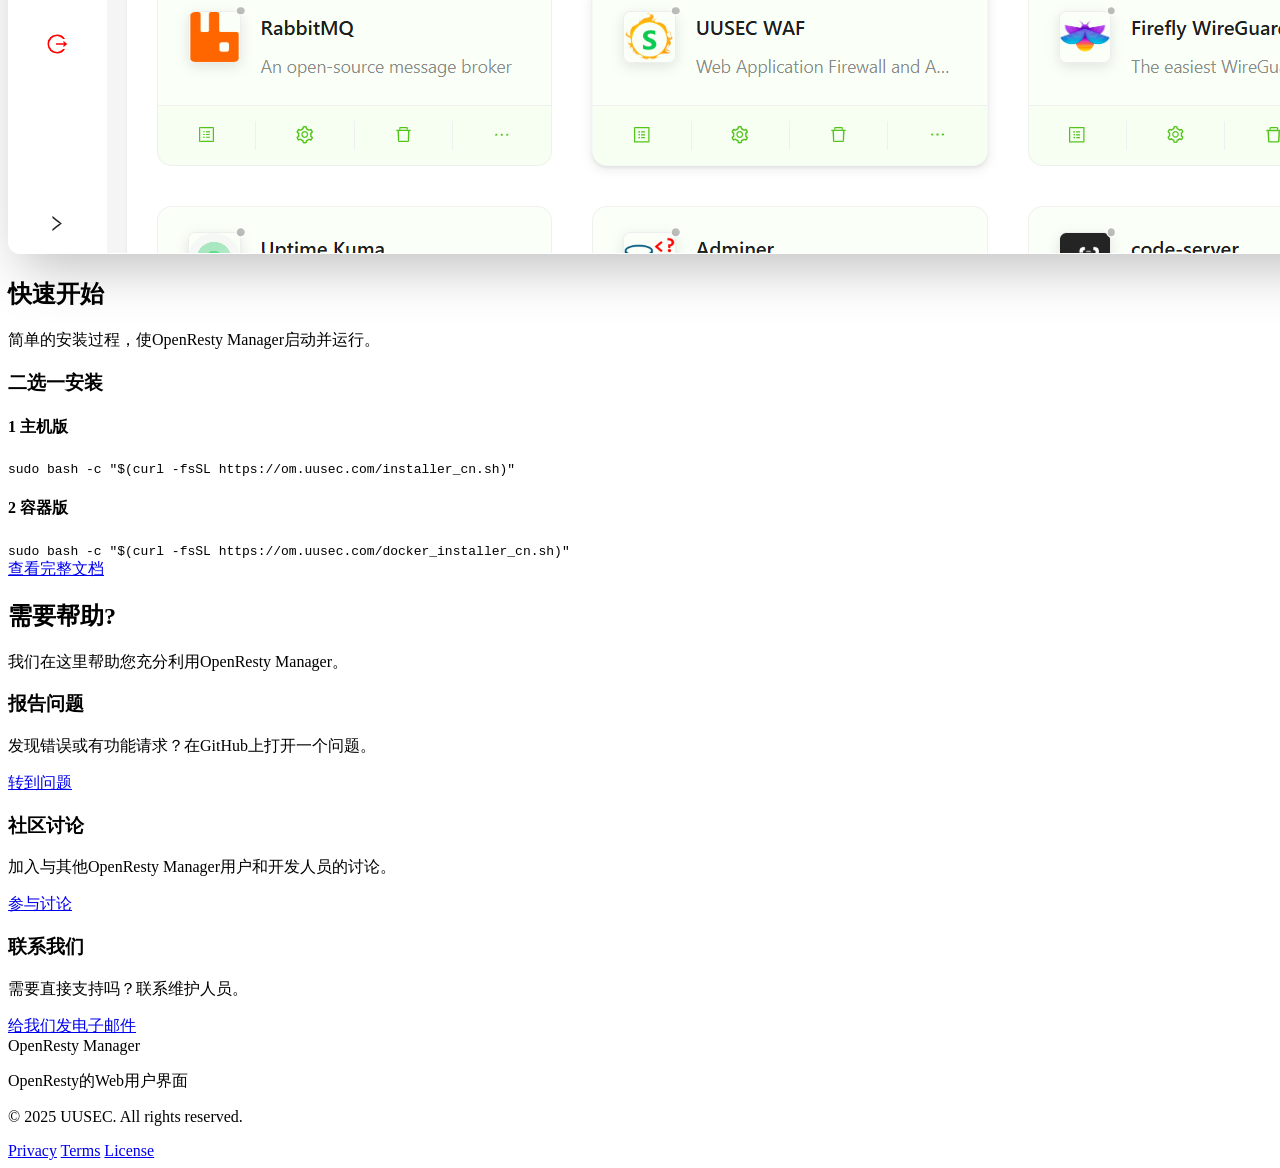
==== commit 20c632d7: "update icon" ====
--- a/docs/zh-cn/index.html
+++ b/docs/zh-cn/index.html
@@ -145,7 +145,7 @@
 
 					<div class="feature-card bg-gray-50 p-8 rounded-xl transition duration-300 hover:shadow-xl">
 						<div class="text-purple-600 mb-6">
-							<i class="fas fa-app-store text-4xl"></i>
+							<i class="fab fa-app-store text-4xl"></i>
 						</div>
 						<h3 class="text-xl font-bold mb-3">应用商店</h3>
 						<p class="text-gray-600">
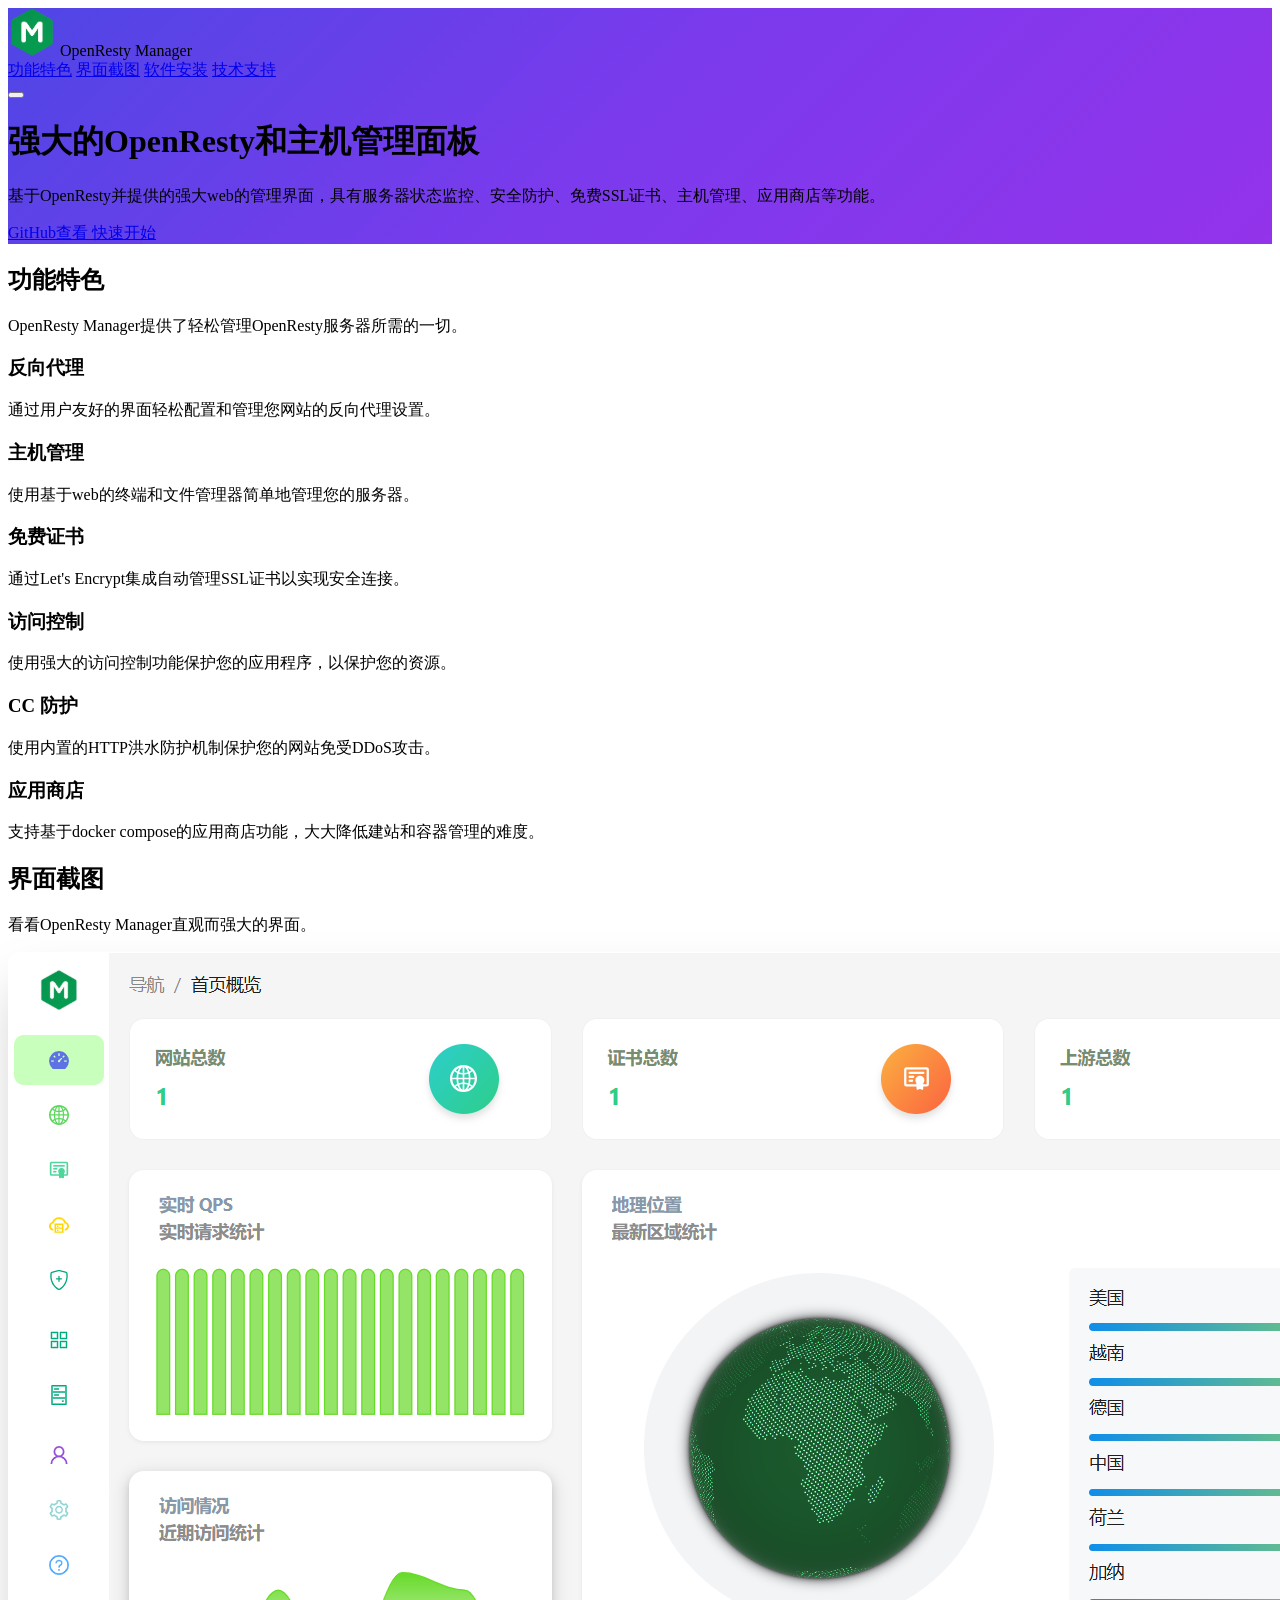
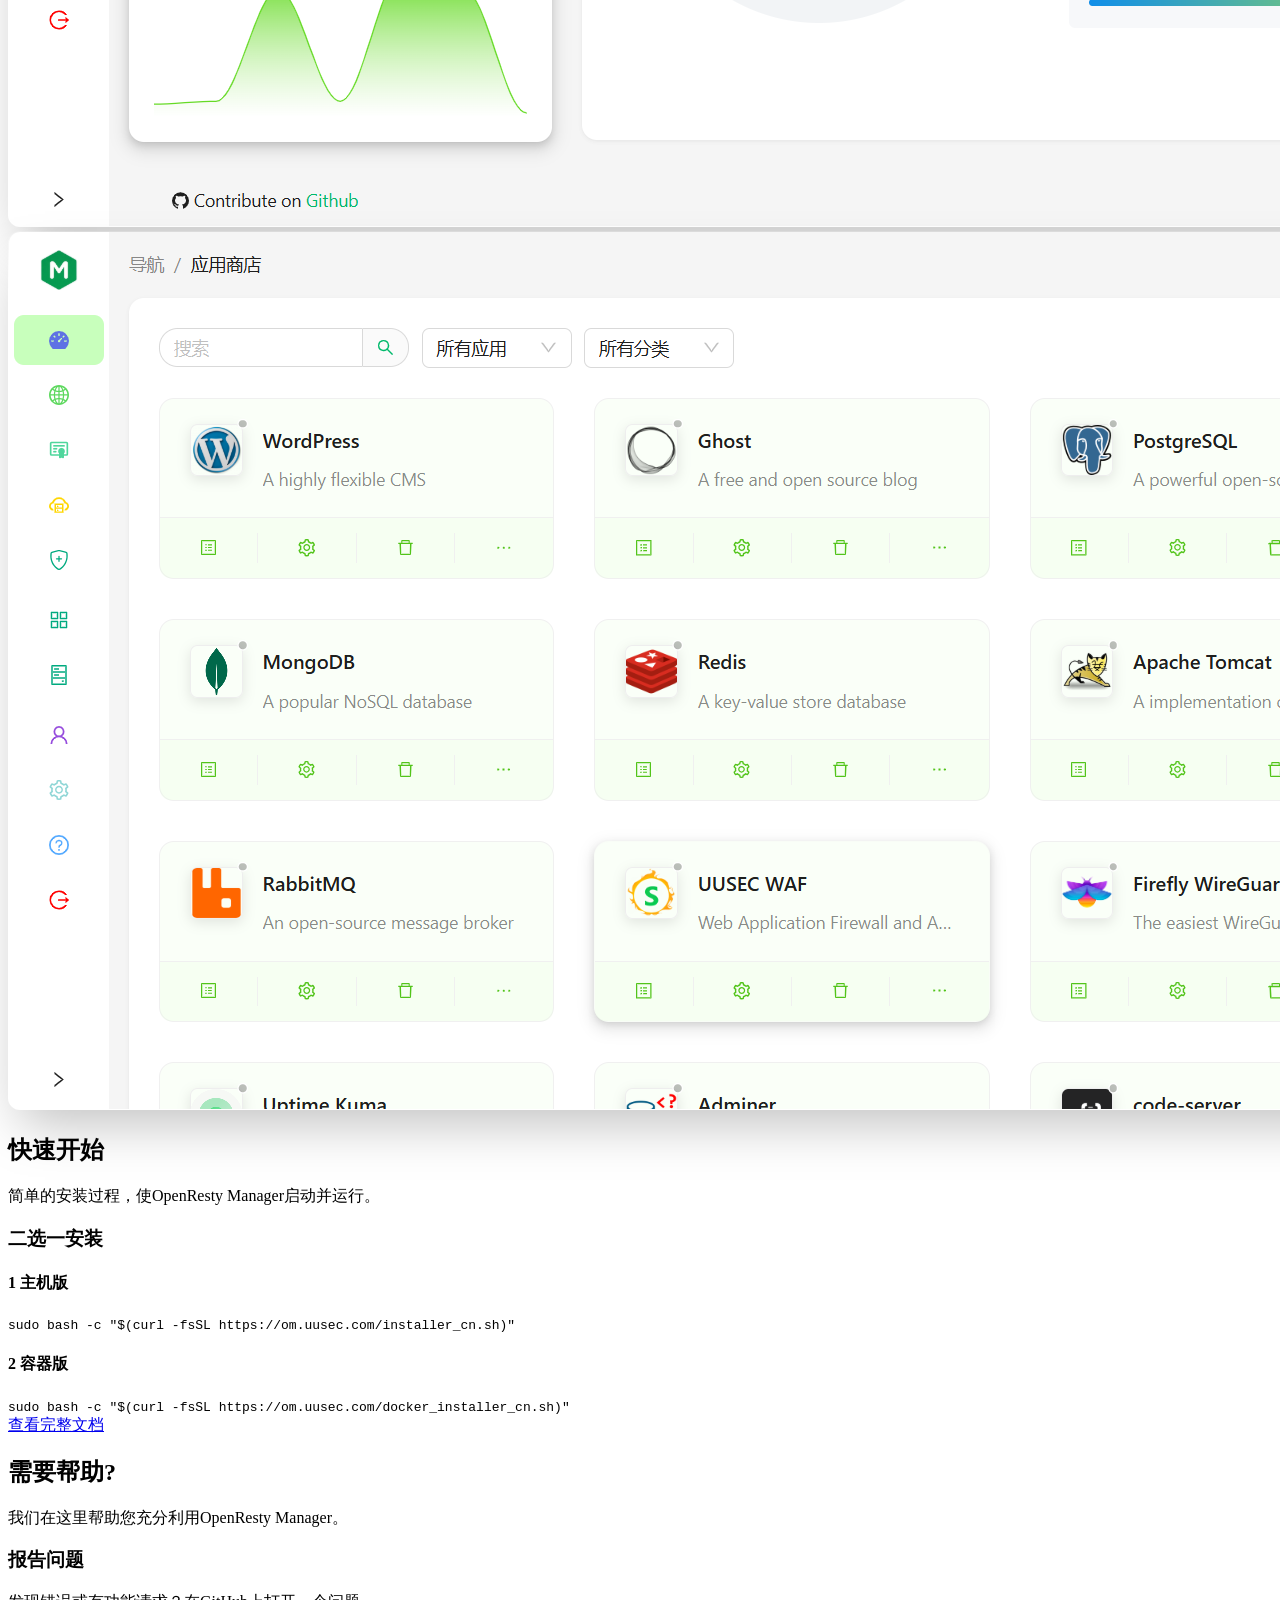
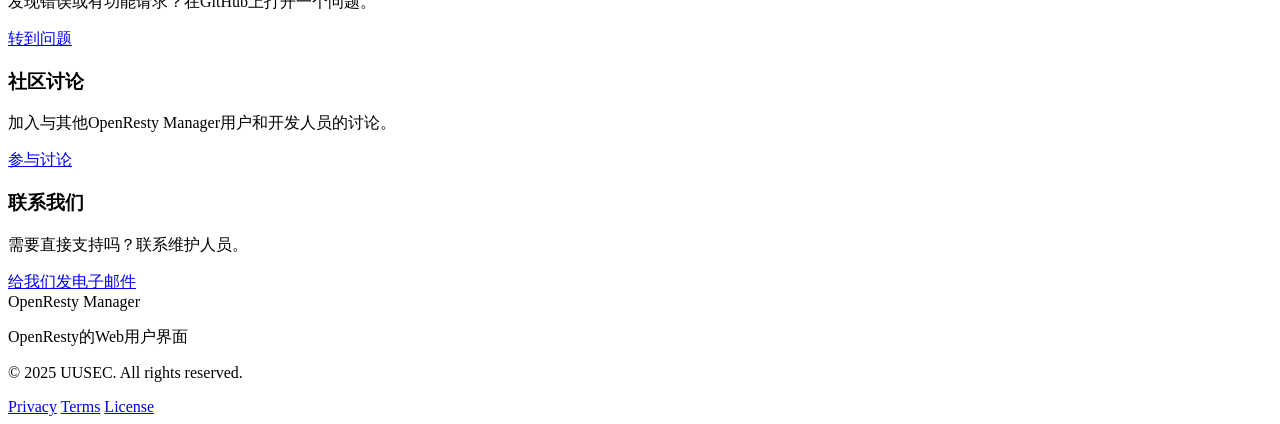
==== commit 37c6cf00: "update" ====
--- a/docs/zh-cn/index.html
+++ b/docs/zh-cn/index.html
@@ -168,10 +168,10 @@
 
 				<div class="grid grid-cols-1 md:grid-cols-2 gap-8">
 					<div class="flex justify-center">
-						<img src="/om.png" alt="仪表板屏幕截图" class="screenshot w-full max-w-2xl">
+						<img src="/openresty-manager_cn.png" alt="仪表板屏幕截图" class="screenshot w-full max-w-2xl">
 					</div>
 					<div class="flex justify-center">
-						<img src="/appstore.png" alt="应用商店截图" class="screenshot w-full max-w-2xl">
+						<img src="/appstore_cn.png" alt="应用商店截图" class="screenshot w-full max-w-2xl">
 					</div>
 				</div>
 			</div>
